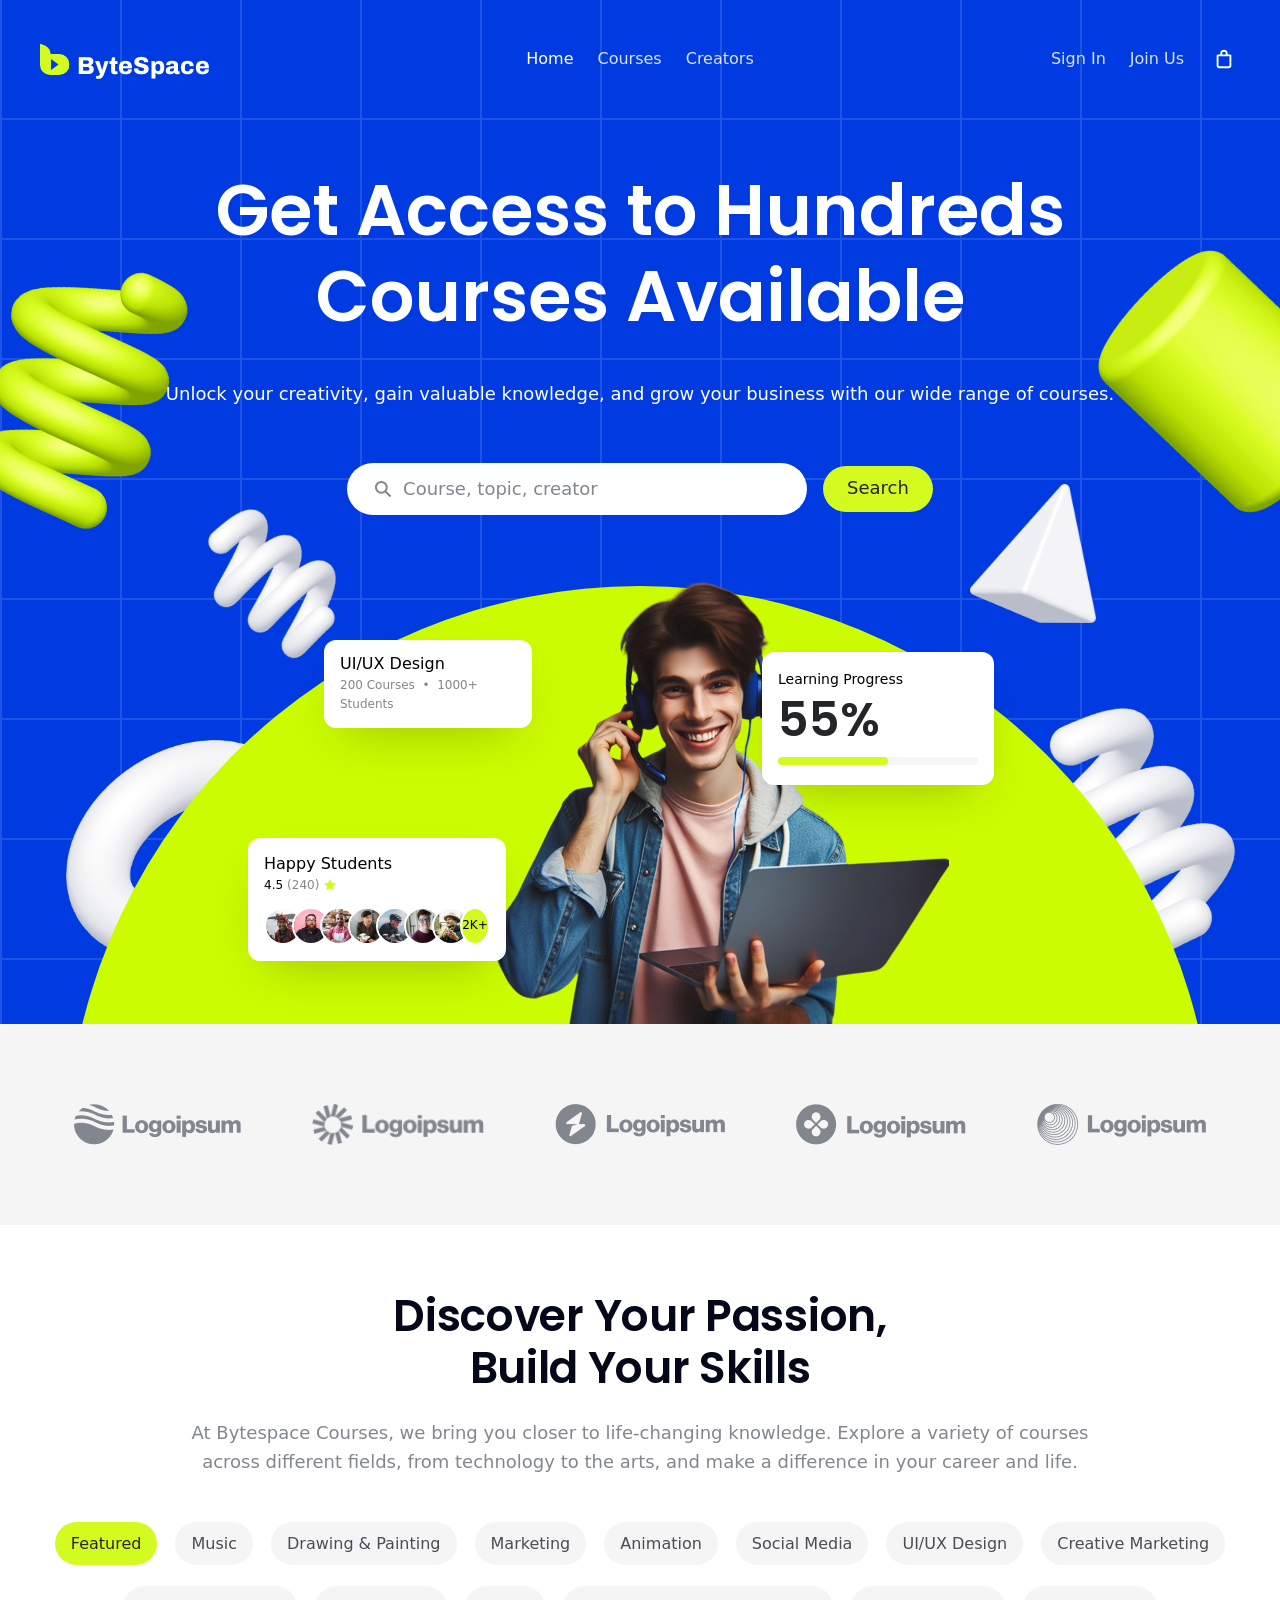
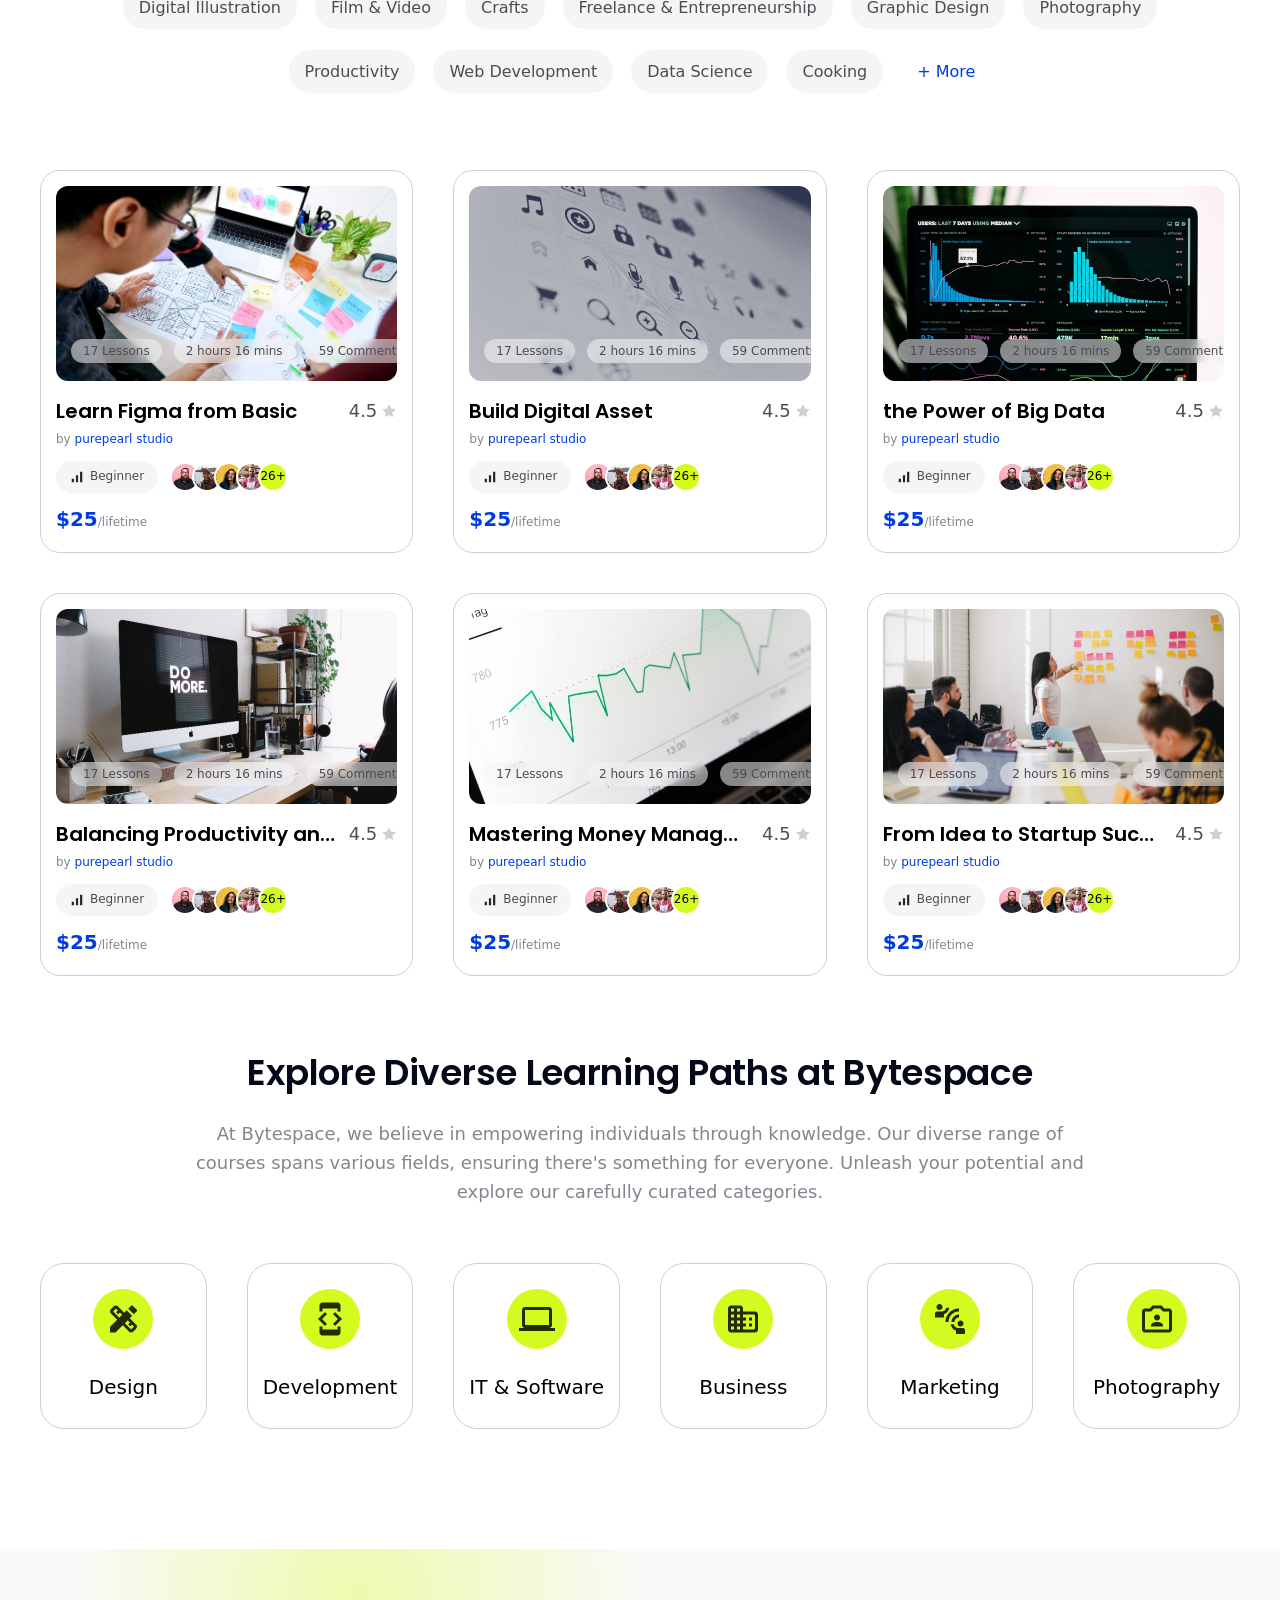
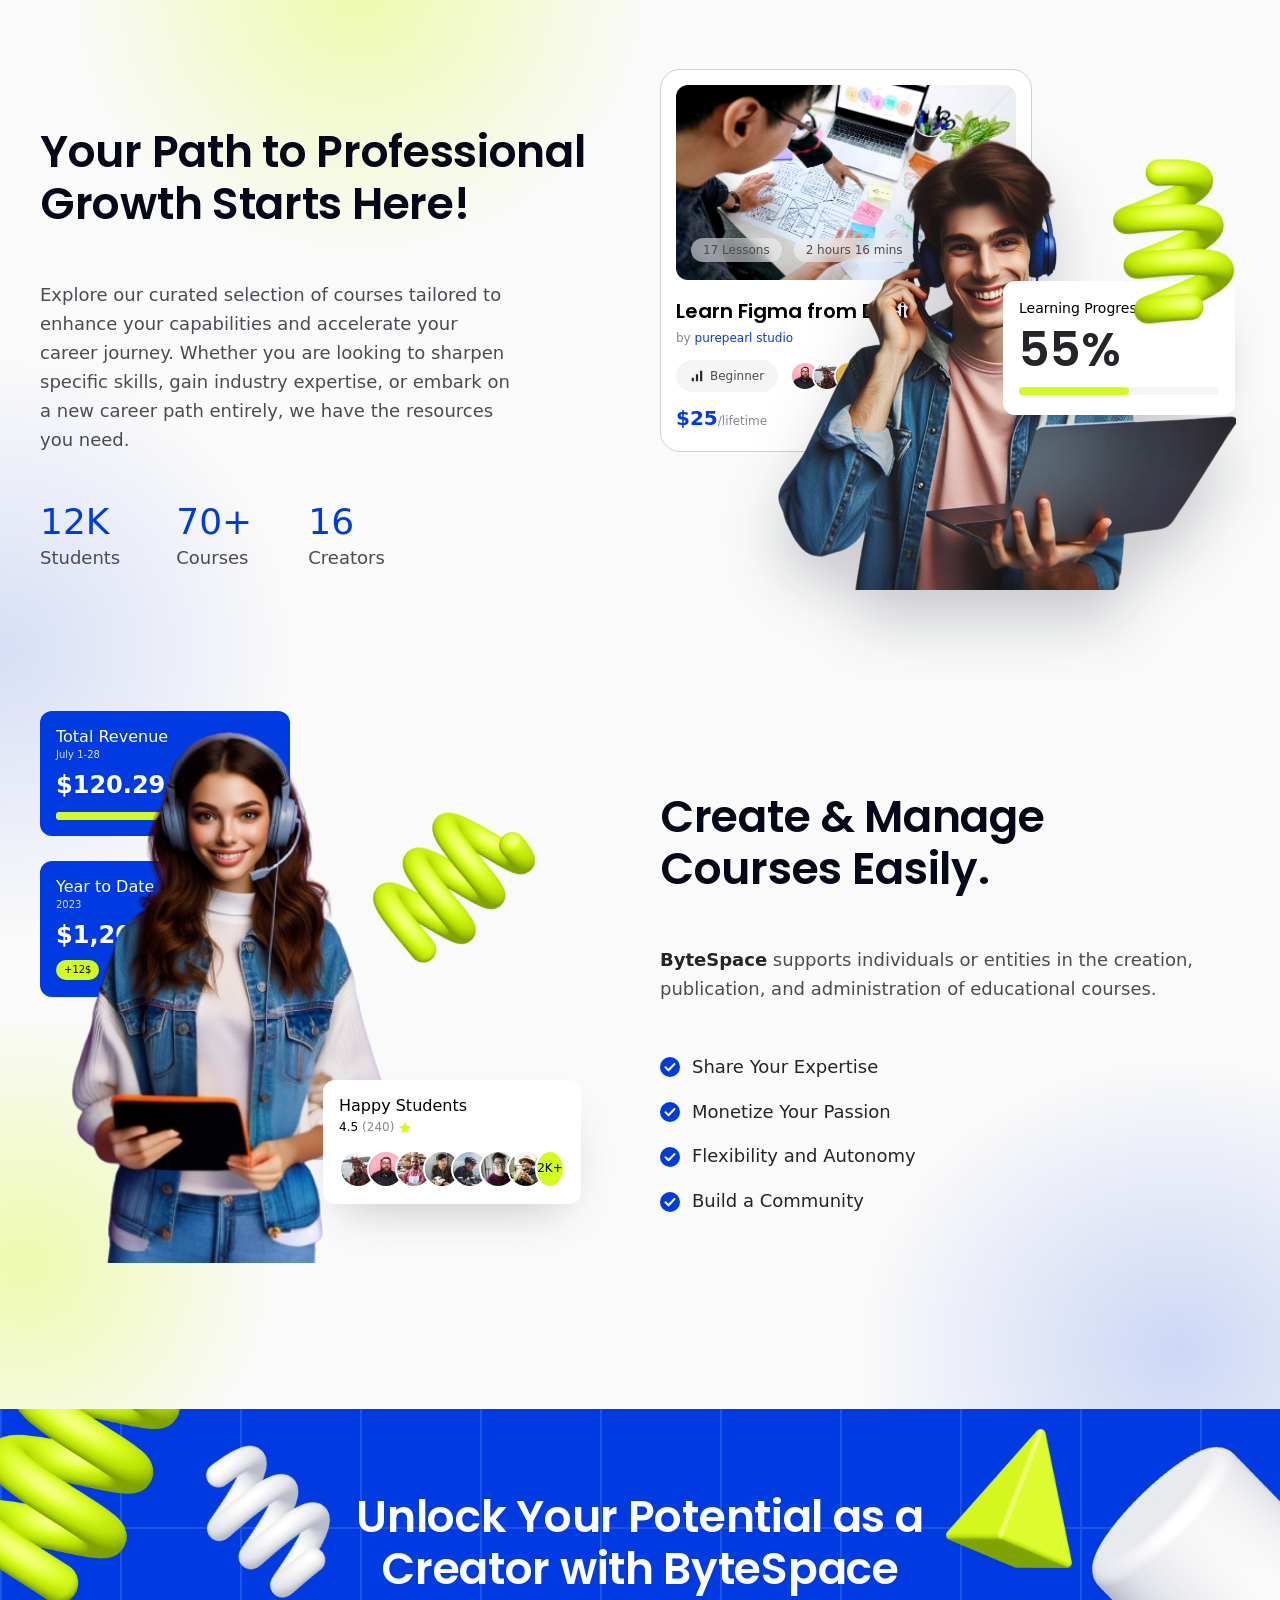
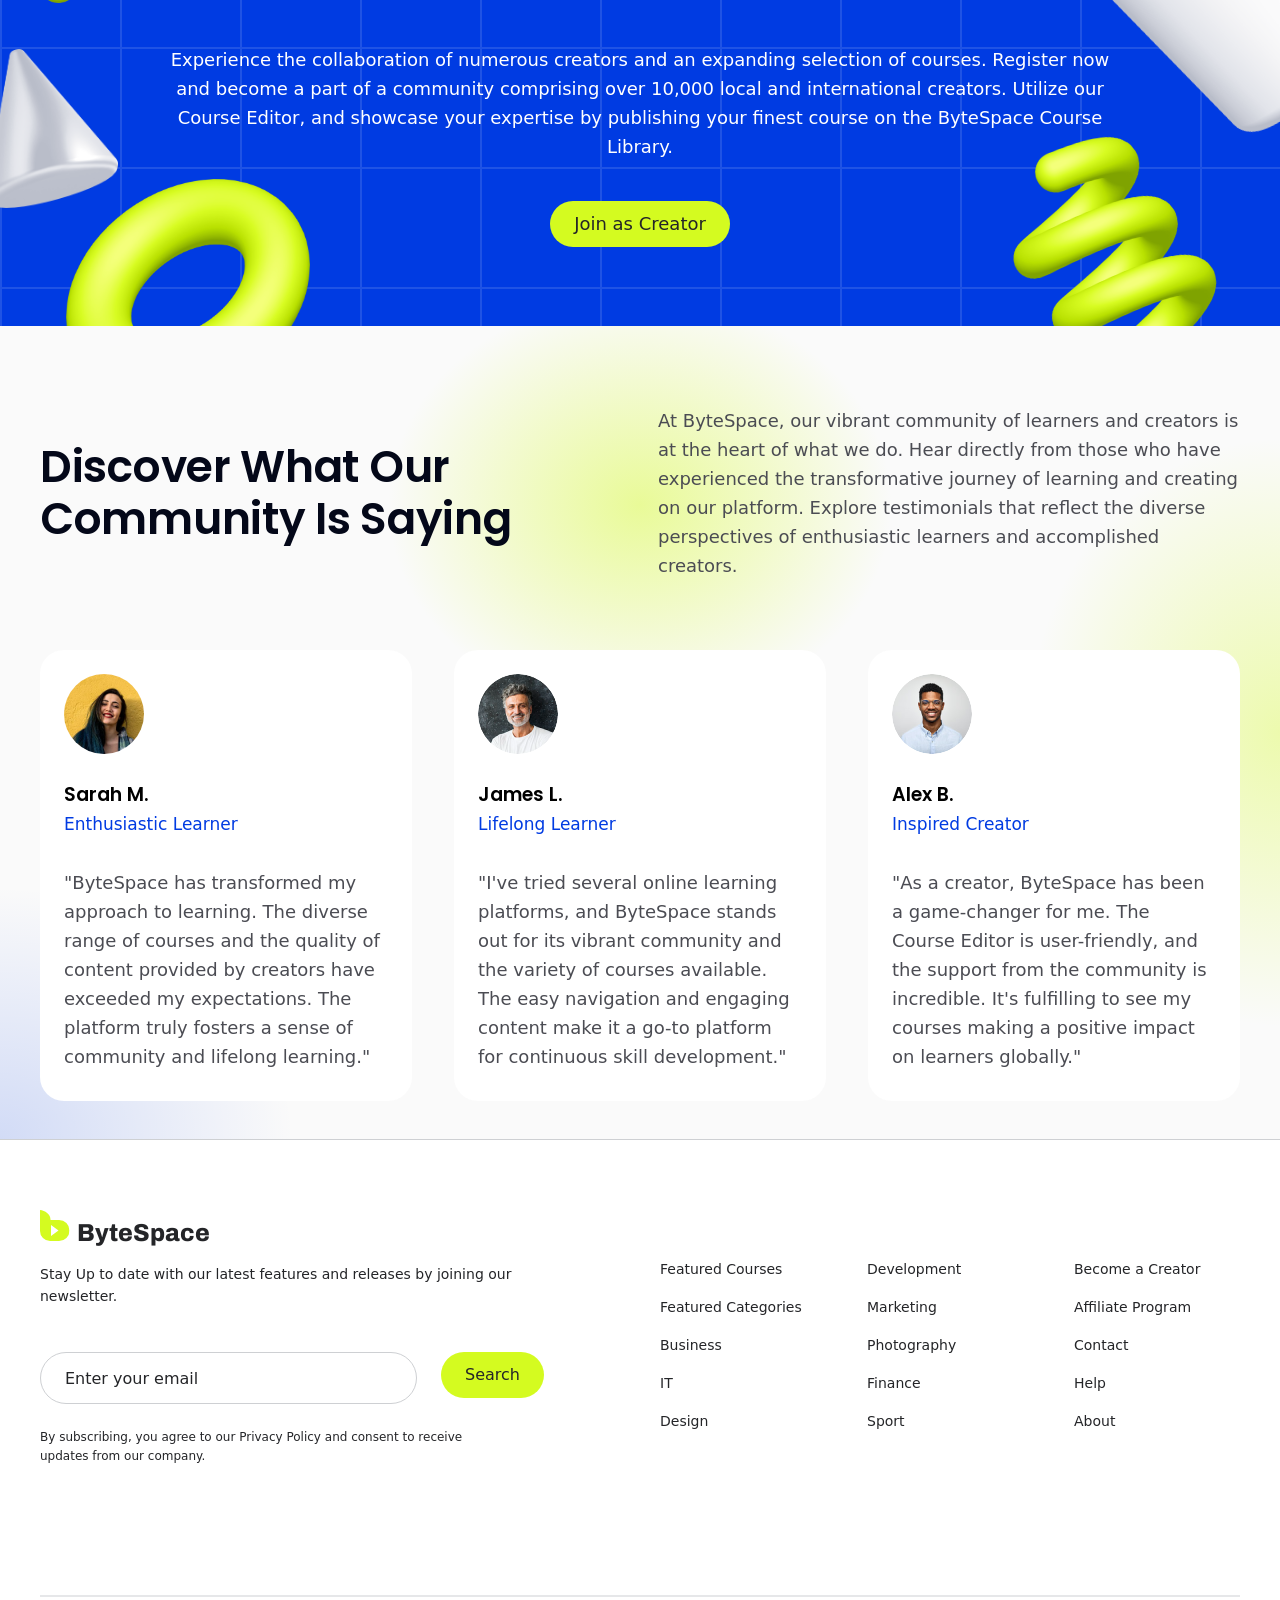
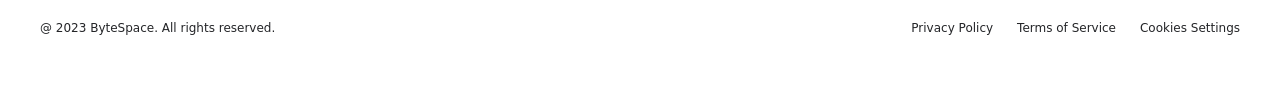
==== index.html @ b050b4e9 "Add landing page markup" ====
<!DOCTYPE html>
<html lang="en">
<head>
  <meta charset="UTF-8">
  <meta name="viewport" content="width=device-width, initial-scale=1.0">
  <title>ByteSpace — Learn, Create &amp; Grow</title>
  <meta name="description" content="Get access to hundreds of courses. Unlock your creativity, gain valuable knowledge, and grow your business with ByteSpace.">
  <link rel="preconnect" href="https://fonts.googleapis.com">
  <link rel="preconnect" href="https://fonts.gstatic.com" crossorigin>
  <link href="https://fonts.googleapis.com/css2?family=Archivo:wdth,wght@62..125,800&family=Poppins:wght@500;600&display=swap" rel="stylesheet">
  <link href="https://api.fontshare.com/v2/css?f[]=satoshi@400,500,700&display=swap" rel="stylesheet">
  <link rel="stylesheet" href="css/style.css">
</head>
<body>

  <!-- Reusable icons: defined once, used with <svg><use href="#id"/></svg> -->
  <svg width="0" height="0" style="position:absolute" aria-hidden="true">
    <symbol id="i-logo" viewBox="0 0 29.5 31"><path fill="currentColor" fill-rule="evenodd" d="M0 0c5 .5 10.5 4 10.5 9.5V10H19a10.5 10.5 0 0 1 0 21h-9A10 10 0 0 1 0 21V0Zm11 15v11l7.5-5.5L11 15Z"/></symbol>
    <symbol id="i-bag" viewBox="0 0 24 24"><path d="M5 8h14v11a2 2 0 0 1-2 2H7a2 2 0 0 1-2-2V8Zm4 0V6a3 3 0 0 1 6 0v2" fill="none" stroke="currentColor" stroke-width="2" stroke-linejoin="round"/></symbol>
    <symbol id="i-menu" viewBox="0 0 24 24"><path d="M4 7h16M4 12h16M4 17h16" fill="none" stroke="currentColor" stroke-width="2"/></symbol>
    <symbol id="i-close" viewBox="0 0 24 24"><path d="M6 6l12 12M18 6L6 18" fill="none" stroke="currentColor" stroke-width="2"/></symbol>
    <symbol id="i-search" viewBox="0 0 24 24"><g fill="none" stroke="currentColor" stroke-width="2.4"><circle cx="10" cy="10" r="6.5"/><path d="m15 15 6 6"/></g></symbol>
    <symbol id="i-star" viewBox="0 0 20 20"><path fill="currentColor" d="M10 1.5l2.6 5.3 5.9.9-4.3 4.1 1 5.8L10 14.9l-5.2 2.7 1-5.8L1.5 7.7l5.9-.9L10 1.5z"/></symbol>
    <symbol id="i-level" viewBox="0 0 16 16"><path fill="currentColor" d="M2 10h2.5v4H2zM6.75 6h2.5v8h-2.5zM11.5 2H14v12h-2.5z"/></symbol>
    <symbol id="i-check" viewBox="0 0 20 20"><circle cx="10" cy="10" r="10" fill="currentColor"/><path d="M5.5 10.2l3 3 6-6.2" fill="none" stroke="#fff" stroke-width="2" stroke-linecap="round" stroke-linejoin="round"/></symbol>
  </svg>

  <!-- ================= HERO (with header) ================= -->
  <section class="hero grid-bg">
    <img class="shape shape--1" src="images/shapes/spring-b-lime.png" alt="">
    <img class="shape shape--2" src="images/shapes/spring-a-white.png" alt="">
    <img class="shape shape--3" src="images/shapes/ring-white.png" alt="">
    <img class="shape shape--4" src="images/shapes/cylinder-lime.png" alt="">
    <img class="shape shape--5" src="images/shapes/pyramid-white.png" alt="">
    <img class="shape shape--6" src="images/shapes/spring-a-white.png" alt="">

    <header class="header" id="header">
      <nav class="container nav" aria-label="Main">
        <a href="index.html" class="logo" aria-label="ByteSpace home">
          <svg class="logo__mark" aria-hidden="true"><use href="#i-logo"/></svg>
          <span class="logo__text">ByteSpace</span>
        </a>

        <ul class="nav__links">
          <li><a href="#" class="is-active" aria-current="page">Home</a></li>
          <li><a href="#courses">Courses</a></li>
          <li><a href="#creator">Creators</a></li>
        </ul>

        <div class="nav__end">
          <div class="nav__actions">
            <a href="#">Sign In</a>
            <a href="#">Join Us</a>
          </div>
          <a href="#" class="nav__cart" aria-label="Cart"><svg aria-hidden="true"><use href="#i-bag"/></svg></a>
          <button type="button" class="nav__toggle" id="nav-toggle" aria-label="Toggle menu" aria-expanded="false" aria-controls="mobile-menu">
            <svg class="icon-open" aria-hidden="true"><use href="#i-menu"/></svg>
            <svg class="icon-close" aria-hidden="true"><use href="#i-close"/></svg>
          </button>
        </div>
      </nav>

      <div class="mobile-menu" id="mobile-menu">
        <ul>
          <li><a href="#">Home</a></li>
          <li><a href="#courses">Courses</a></li>
          <li><a href="#creator">Creators</a></li>
        </ul>
        <div class="mobile-menu__actions">
          <a href="#" class="btn btn--brand">Sign In</a>
          <a href="#" class="btn btn--lime">Join Us</a>
        </div>
      </div>
    </header>

    <div class="container hero__content">
      <h1 class="hero__title">Get Access to Hundreds<br> Courses Available</h1>
      <p class="hero__text">Unlock your creativity, gain valuable knowledge, and grow your business with our wide range of courses.</p>

      <form class="search" action="#courses" role="search">
        <div class="search__field">
          <label for="hero-search" class="sr-only">Search courses</label>
          <svg aria-hidden="true"><use href="#i-search"/></svg>
          <input id="hero-search" type="search" placeholder="Course, topic, creator">
        </div>
        <button type="submit" class="btn btn--lime">Search</button>
      </form>
    </div>

    <div class="hero__stage">
      <div class="hero__circle"></div>
      <img class="hero__boy" src="images/hero-boy.png" alt="Smiling student with headphones holding a laptop" width="516" height="483">

      <div class="info-card hero__card-course">
        <p class="info-card__title">UI/UX Design</p>
        <p class="info-card__meta">200 Courses &nbsp;•&nbsp; 1000+ Students</p>
      </div>
      <div class="info-card progress-card hero__card-progress">
            <p class="progress-card__title">Learning Progress</p>
            <p class="progress-card__value">55%</p>
            <div class="progress"><div class="progress__bar"></div></div>
          </div>
      <div class="info-card students-card hero__card-students">
            <p class="info-card__title">Happy Students</p>
            <p class="info-card__meta"><strong>4.5</strong> (240) <svg class="star" aria-hidden="true"><use href="#i-star"/></svg></p>
            <div class="avatars avatars--lg"><img src="images/avatars/avatar-2.jpg" alt=""><img src="images/avatars/avatar-7.jpg" alt=""><img src="images/avatars/avatar-5.jpg" alt=""><img src="images/avatars/avatar-6.jpg" alt=""><img src="images/avatars/avatar-8.jpg" alt=""><img src="images/avatars/avatar-4.jpg" alt=""><img src="images/avatars/avatar-3.jpg" alt=""><span class="avatars__more">2K+</span></div>
          </div>
    </div>
  </section>

  <main>
    <!-- ================= LOGO STRIP ================= -->
    <section class="brands" aria-label="Trusted by">
      <div class="container">
        <div class="brands__list">
          <img src="images/logos/logo-1.png" alt="Logoipsum">
          <img src="images/logos/logo-2.png" alt="Logoipsum">
          <img src="images/logos/logo-3.png" alt="Logoipsum">
          <img src="images/logos/logo-4.png" alt="Logoipsum">
          <img src="images/logos/logo-5.png" alt="Logoipsum">
        </div>
      </div>
    </section>

    <!-- ================= COURSES ================= -->
    <section class="courses" id="courses">
      <div class="container">
        <div class="section-head">
          <h2 class="heading">Discover Your Passion,<br> Build Your Skills</h2>
          <p class="intro">At Bytespace Courses, we bring you closer to life-changing knowledge. Explore a variety of courses across different fields, from technology to the arts, and make a difference in your career and life.</p>
        </div>

        <div class="chips" aria-label="Course categories">
          <div class="chips__row">
            <button type="button" class="chip is-active" aria-pressed="true">Featured</button>
            <button type="button" class="chip" aria-pressed="false">Music</button>
            <button type="button" class="chip" aria-pressed="false">Drawing &amp; Painting</button>
            <button type="button" class="chip" aria-pressed="false">Marketing</button>
            <button type="button" class="chip" aria-pressed="false">Animation</button>
            <button type="button" class="chip" aria-pressed="false">Social Media</button>
            <button type="button" class="chip" aria-pressed="false">UI/UX Design</button>
            <button type="button" class="chip" aria-pressed="false">Creative Marketing</button>
          </div>
          <div class="chips__row">
            <button type="button" class="chip" aria-pressed="false">Digital Illustration</button>
            <button type="button" class="chip" aria-pressed="false">Film &amp; Video</button>
            <button type="button" class="chip" aria-pressed="false">Crafts</button>
            <button type="button" class="chip" aria-pressed="false">Freelance &amp; Entrepreneurship</button>
            <button type="button" class="chip" aria-pressed="false">Graphic Design</button>
            <button type="button" class="chip" aria-pressed="false">Photography</button>
          </div>
          <div class="chips__row">
            <button type="button" class="chip" aria-pressed="false">Productivity</button>
            <button type="button" class="chip" aria-pressed="false">Web Development</button>
            <button type="button" class="chip" aria-pressed="false">Data Science</button>
            <button type="button" class="chip" aria-pressed="false">Cooking</button>
            <button type="button" class="chip chip--more">+ More</button>
          </div>
        </div>

        <div class="course-grid">
          <article class="course-card">
            <div class="course-card__media">
              <img src="images/courses/course-1.jpg" alt="" width="341" height="195" loading="lazy">
              <div class="course-card__tags"><span>17 Lessons</span><span>2 hours 16 mins</span><span>59 Comments</span></div>
            </div>
            <div class="course-card__head">
              <h3 class="course-card__title"><a href="#">Learn Figma from Basic</a></h3>
              <span class="rating" aria-label="Rated 4.5 out of 5">4.5 <svg class="star" aria-hidden="true"><use href="#i-star"/></svg></span>
            </div>
            <p class="course-card__by">by <a href="#">purepearl studio</a></p>
            <div class="course-card__row">
              <span class="level"><svg aria-hidden="true"><use href="#i-level"/></svg>Beginner</span>
              <div class="avatars" aria-label="26+ students enrolled">
                <img src="images/avatars/avatar-7.jpg" alt=""><img src="images/avatars/avatar-2.jpg" alt=""><img src="images/avatars/avatar-1.jpg" alt=""><img src="images/avatars/avatar-5.jpg" alt=""><span class="avatars__more">26+</span>
              </div>
            </div>
            <p class="price"><strong>$25</strong>/lifetime</p>
          </article>

          <article class="course-card">
            <div class="course-card__media">
              <img src="images/courses/course-2.jpg" alt="" width="341" height="195" loading="lazy">
              <div class="course-card__tags"><span>17 Lessons</span><span>2 hours 16 mins</span><span>59 Comments</span></div>
            </div>
            <div class="course-card__head">
              <h3 class="course-card__title"><a href="#">Build Digital Asset</a></h3>
              <span class="rating" aria-label="Rated 4.5 out of 5">4.5 <svg class="star" aria-hidden="true"><use href="#i-star"/></svg></span>
            </div>
            <p class="course-card__by">by <a href="#">purepearl studio</a></p>
            <div class="course-card__row">
              <span class="level"><svg aria-hidden="true"><use href="#i-level"/></svg>Beginner</span>
              <div class="avatars" aria-label="26+ students enrolled">
                <img src="images/avatars/avatar-7.jpg" alt=""><img src="images/avatars/avatar-2.jpg" alt=""><img src="images/avatars/avatar-1.jpg" alt=""><img src="images/avatars/avatar-5.jpg" alt=""><span class="avatars__more">26+</span>
              </div>
            </div>
            <p class="price"><strong>$25</strong>/lifetime</p>
          </article>

          <article class="course-card">
            <div class="course-card__media">
              <img src="images/courses/course-3.jpg" alt="" width="341" height="195" loading="lazy">
              <div class="course-card__tags"><span>17 Lessons</span><span>2 hours 16 mins</span><span>59 Comments</span></div>
            </div>
            <div class="course-card__head">
              <h3 class="course-card__title"><a href="#">the Power of Big Data</a></h3>
              <span class="rating" aria-label="Rated 4.5 out of 5">4.5 <svg class="star" aria-hidden="true"><use href="#i-star"/></svg></span>
            </div>
            <p class="course-card__by">by <a href="#">purepearl studio</a></p>
            <div class="course-card__row">
              <span class="level"><svg aria-hidden="true"><use href="#i-level"/></svg>Beginner</span>
              <div class="avatars" aria-label="26+ students enrolled">
                <img src="images/avatars/avatar-7.jpg" alt=""><img src="images/avatars/avatar-2.jpg" alt=""><img src="images/avatars/avatar-1.jpg" alt=""><img src="images/avatars/avatar-5.jpg" alt=""><span class="avatars__more">26+</span>
              </div>
            </div>
            <p class="price"><strong>$25</strong>/lifetime</p>
          </article>

          <article class="course-card">
            <div class="course-card__media">
              <img src="images/courses/course-4.jpg" alt="" width="341" height="195" loading="lazy">
              <div class="course-card__tags"><span>17 Lessons</span><span>2 hours 16 mins</span><span>59 Comments</span></div>
            </div>
            <div class="course-card__head">
              <h3 class="course-card__title"><a href="#">Balancing Productivity and Wellbeing</a></h3>
              <span class="rating" aria-label="Rated 4.5 out of 5">4.5 <svg class="star" aria-hidden="true"><use href="#i-star"/></svg></span>
            </div>
            <p class="course-card__by">by <a href="#">purepearl studio</a></p>
            <div class="course-card__row">
              <span class="level"><svg aria-hidden="true"><use href="#i-level"/></svg>Beginner</span>
              <div class="avatars" aria-label="26+ students enrolled">
                <img src="images/avatars/avatar-7.jpg" alt=""><img src="images/avatars/avatar-2.jpg" alt=""><img src="images/avatars/avatar-1.jpg" alt=""><img src="images/avatars/avatar-5.jpg" alt=""><span class="avatars__more">26+</span>
              </div>
            </div>
            <p class="price"><strong>$25</strong>/lifetime</p>
          </article>

          <article class="course-card">
            <div class="course-card__media">
              <img src="images/courses/course-5.jpg" alt="" width="341" height="195" loading="lazy">
              <div class="course-card__tags"><span>17 Lessons</span><span>2 hours 16 mins</span><span>59 Comments</span></div>
            </div>
            <div class="course-card__head">
              <h3 class="course-card__title"><a href="#">Mastering Money Management</a></h3>
              <span class="rating" aria-label="Rated 4.5 out of 5">4.5 <svg class="star" aria-hidden="true"><use href="#i-star"/></svg></span>
            </div>
            <p class="course-card__by">by <a href="#">purepearl studio</a></p>
            <div class="course-card__row">
              <span class="level"><svg aria-hidden="true"><use href="#i-level"/></svg>Beginner</span>
              <div class="avatars" aria-label="26+ students enrolled">
                <img src="images/avatars/avatar-7.jpg" alt=""><img src="images/avatars/avatar-2.jpg" alt=""><img src="images/avatars/avatar-1.jpg" alt=""><img src="images/avatars/avatar-5.jpg" alt=""><span class="avatars__more">26+</span>
              </div>
            </div>
            <p class="price"><strong>$25</strong>/lifetime</p>
          </article>

          <article class="course-card">
            <div class="course-card__media">
              <img src="images/courses/course-6.jpg" alt="" width="341" height="195" loading="lazy">
              <div class="course-card__tags"><span>17 Lessons</span><span>2 hours 16 mins</span><span>59 Comments</span></div>
            </div>
            <div class="course-card__head">
              <h3 class="course-card__title"><a href="#">From Idea to Startup Success</a></h3>
              <span class="rating" aria-label="Rated 4.5 out of 5">4.5 <svg class="star" aria-hidden="true"><use href="#i-star"/></svg></span>
            </div>
            <p class="course-card__by">by <a href="#">purepearl studio</a></p>
            <div class="course-card__row">
              <span class="level"><svg aria-hidden="true"><use href="#i-level"/></svg>Beginner</span>
              <div class="avatars" aria-label="26+ students enrolled">
                <img src="images/avatars/avatar-7.jpg" alt=""><img src="images/avatars/avatar-2.jpg" alt=""><img src="images/avatars/avatar-1.jpg" alt=""><img src="images/avatars/avatar-5.jpg" alt=""><span class="avatars__more">26+</span>
              </div>
            </div>
            <p class="price"><strong>$25</strong>/lifetime</p>
          </article>
        </div>
      </div>
    </section>

    <!-- ================= LEARNING PATHS ================= -->
    <section class="paths">
      <div class="container">
        <div class="section-head">
          <h2 class="heading heading--md">Explore Diverse Learning Paths at Bytespace</h2>
          <p class="intro">At Bytespace, we believe in empowering individuals through knowledge. Our diverse range of courses spans various fields, ensuring there's something for everyone. Unleash your potential and explore our carefully curated categories.</p>
        </div>

        <div class="path-grid">
          <a href="#courses" class="path-card">
            <span class="path-card__icon"><img src="images/icons/path-1.png" alt=""></span>
            Design
          </a>
          <a href="#courses" class="path-card">
            <span class="path-card__icon"><img src="images/icons/path-2.png" alt=""></span>
            Development
          </a>
          <a href="#courses" class="path-card">
            <span class="path-card__icon"><img src="images/icons/path-3.png" alt=""></span>
            IT &amp; Software
          </a>
          <a href="#courses" class="path-card">
            <span class="path-card__icon"><img src="images/icons/path-4.png" alt=""></span>
            Business
          </a>
          <a href="#courses" class="path-card">
            <span class="path-card__icon"><img src="images/icons/path-5.png" alt=""></span>
            Marketing
          </a>
          <a href="#courses" class="path-card">
            <span class="path-card__icon"><img src="images/icons/path-6.png" alt=""></span>
            Photography
          </a>
        </div>
      </div>
    </section>

    <div class="features">
      <!-- ================= PROFESSIONAL GROWTH ================= -->
      <section class="growth">
        <div class="container split">
          <div>
            <h2 class="heading">Your Path to Professional Growth Starts Here!</h2>
            <p class="intro">Explore our curated selection of courses tailored to enhance your capabilities and accelerate your career journey. Whether you are looking to sharpen specific skills, gain industry expertise, or embark on a new career path entirely, we have the resources you need.</p>
            <dl class="stats">
              <div><dt>Students</dt><dd>12K</dd></div>
              <div><dt>Courses</dt><dd>70+</dd></div>
              <div><dt>Creators</dt><dd>16</dd></div>
            </dl>
          </div>

          <div class="growth__visual" aria-hidden="true">
            <article class="course-card">
              <div class="course-card__media">
                <img src="images/courses/course-1.jpg" alt="" width="341" height="195" loading="lazy">
                <div class="course-card__tags"><span>17 Lessons</span><span>2 hours 16 mins</span><span>59 Comments</span></div>
              </div>
              <div class="course-card__head">
                <h3 class="course-card__title"><a href="#">Learn Figma from Basic</a></h3>
                <span class="rating" aria-label="Rated 4.5 out of 5">4.5 <svg class="star" aria-hidden="true"><use href="#i-star"/></svg></span>
              </div>
              <p class="course-card__by">by <a href="#">purepearl studio</a></p>
              <div class="course-card__row">
                <span class="level"><svg aria-hidden="true"><use href="#i-level"/></svg>Beginner</span>
                <div class="avatars" aria-label="26+ students enrolled">
                  <img src="images/avatars/avatar-7.jpg" alt=""><img src="images/avatars/avatar-2.jpg" alt=""><img src="images/avatars/avatar-1.jpg" alt=""><img src="images/avatars/avatar-5.jpg" alt=""><span class="avatars__more">26+</span>
                </div>
              </div>
              <p class="price"><strong>$25</strong>/lifetime</p>
            </article>
            <img class="growth__boy" src="images/hero-boy.png" alt="">
            <div class="info-card progress-card ">
            <p class="progress-card__title">Learning Progress</p>
            <p class="progress-card__value">55%</p>
            <div class="progress"><div class="progress__bar"></div></div>
          </div>
            <img class="shape" src="images/shapes/spring-a-lime.png" alt="">
          </div>
        </div>
      </section>

      <!-- ================= CREATE & MANAGE ================= -->
      <section class="create">
        <div class="container split">
          <div class="create__visual" aria-hidden="true">
            <div class="money-card money-card--revenue">
              <p class="money-card__title">Total Revenue</p>
              <p class="money-card__date">July 1-28</p>
              <p class="money-card__value">$120.29</p>
              <div class="progress"><div class="progress__bar"></div></div>
            </div>
            <div class="money-card money-card--ytd">
              <p class="money-card__title">Year to Date</p>
              <p class="money-card__date">2023</p>
              <p class="money-card__value">$1,200.38</p>
              <span class="money-card__badge">+12$</span>
            </div>
            <img class="create__girl" src="images/creator-girl.png" alt="">
            <img class="shape" src="images/shapes/spring-b-lime.png" alt="">
            <div class="info-card students-card ">
            <p class="info-card__title">Happy Students</p>
            <p class="info-card__meta"><strong>4.5</strong> (240) <svg class="star" aria-hidden="true"><use href="#i-star"/></svg></p>
            <div class="avatars avatars--lg"><img src="images/avatars/avatar-2.jpg" alt=""><img src="images/avatars/avatar-7.jpg" alt=""><img src="images/avatars/avatar-5.jpg" alt=""><img src="images/avatars/avatar-6.jpg" alt=""><img src="images/avatars/avatar-8.jpg" alt=""><img src="images/avatars/avatar-4.jpg" alt=""><img src="images/avatars/avatar-3.jpg" alt=""><span class="avatars__more">2K+</span></div>
          </div>
          </div>

          <div>
            <h2 class="heading">Create &amp; Manage<br> Courses Easily.</h2>
            <p class="intro"><strong>ByteSpace</strong> supports individuals or entities in the creation, publication, and administration of educational courses.</p>
            <ul class="checklist">
              <li><svg aria-hidden="true"><use href="#i-check"/></svg>Share Your Expertise</li>
              <li><svg aria-hidden="true"><use href="#i-check"/></svg>Monetize Your Passion</li>
              <li><svg aria-hidden="true"><use href="#i-check"/></svg>Flexibility and Autonomy</li>
              <li><svg aria-hidden="true"><use href="#i-check"/></svg>Build a Community</li>
            </ul>
          </div>
        </div>
      </section>
    </div>

    <!-- ================= CREATOR CTA ================= -->
    <section class="cta grid-bg" id="creator">
      <img class="shape shape--1" src="images/shapes/spring-b-lime.png" alt="">
      <img class="shape shape--2" src="images/shapes/spring-a-white.png" alt="">
      <img class="shape shape--3" src="images/shapes/cone-white.png" alt="">
      <img class="shape shape--4" src="images/shapes/ring-lime.png" alt="">
      <img class="shape shape--5" src="images/shapes/pyramid-lime.png" alt="">
      <img class="shape shape--6" src="images/shapes/cylinder-white.png" alt="">
      <img class="shape shape--7" src="images/shapes/spring-a-lime.png" alt="">

      <div class="container">
        <h2 class="heading heading--light">Unlock Your Potential as a<br> Creator with ByteSpace</h2>
        <p class="cta__text">Experience the collaboration of numerous creators and an expanding selection of courses. Register now and become a part of a community comprising over 10,000 local and international creators. Utilize our Course Editor, and showcase your expertise by publishing your finest course on the ByteSpace Course Library.</p>
        <a href="#" class="btn btn--lime">Join as Creator</a>
      </div>
    </section>

    <!-- ================= TESTIMONIALS ================= -->
    <section class="testimonials">
      <div class="container">
        <div class="testimonials__head">
          <h2 class="heading">Discover What Our<br> Community Is Saying</h2>
          <p class="intro">At ByteSpace, our vibrant community of learners and creators is at the heart of what we do. Hear directly from those who have experienced the transformative journey of learning and creating on our platform. Explore testimonials that reflect the diverse perspectives of enthusiastic learners and accomplished creators.</p>
        </div>

        <div class="review-grid">
          <figure class="review">
            <img class="review__avatar" src="images/avatars/avatar-1.jpg" alt="Sarah M.">
            <figcaption>
              <p class="review__name">Sarah M.</p>
              <p class="review__role">Enthusiastic Learner</p>
            </figcaption>
            <blockquote>"ByteSpace has transformed my approach to learning. The diverse range of courses and the quality of content provided by creators have exceeded my expectations. The platform truly fosters a sense of community and lifelong learning."</blockquote>
          </figure>

          <figure class="review">
            <img class="review__avatar" src="images/avatars/avatar-james.png" alt="James L.">
            <figcaption>
              <p class="review__name">James L.</p>
              <p class="review__role">Lifelong Learner</p>
            </figcaption>
            <blockquote>"I've tried several online learning platforms, and ByteSpace stands out for its vibrant community and the variety of courses available. The easy navigation and engaging content make it a go-to platform for continuous skill development."</blockquote>
          </figure>

          <figure class="review">
            <img class="review__avatar" src="images/avatars/avatar-alex.png" alt="Alex B.">
            <figcaption>
              <p class="review__name">Alex B.</p>
              <p class="review__role">Inspired Creator</p>
            </figcaption>
            <blockquote>"As a creator, ByteSpace has been a game-changer for me. The Course Editor is user-friendly, and the support from the community is incredible. It's fulfilling to see my courses making a positive impact on learners globally."</blockquote>
          </figure>
        </div>
      </div>
    </section>
  </main>

  <!-- ================= FOOTER ================= -->
  <footer class="footer">
    <div class="container footer__top">
      <div>
        <a href="index.html" class="logo logo--dark footer__logo" aria-label="ByteSpace home">
          <svg class="logo__mark" aria-hidden="true"><use href="#i-logo"/></svg>
          <span class="logo__text">ByteSpace</span>
        </a>
        <p class="footer__text">Stay Up to date with our latest features and releases by joining our newsletter.</p>
        <form class="newsletter" id="newsletter-form">
          <label for="newsletter" class="sr-only">Email address</label>
          <input id="newsletter" type="email" required placeholder="Enter your email">
          <button type="submit" class="btn btn--lime">Search</button>
        </form>
        <p class="newsletter__msg" id="newsletter-msg" role="status"></p>
        <p class="footer__note">By subscribing, you agree to our Privacy Policy and consent to receive updates from our company.</p>
      </div>

      <nav class="footer__links" aria-label="Footer">
        <ul>
          <li><a href="#courses">Featured Courses</a></li>
          <li><a href="#">Featured Categories</a></li>
          <li><a href="#">Business</a></li>
          <li><a href="#">IT</a></li>
          <li><a href="#">Design</a></li>
        </ul>
        <ul>
          <li><a href="#">Development</a></li>
          <li><a href="#">Marketing</a></li>
          <li><a href="#">Photography</a></li>
          <li><a href="#">Finance</a></li>
          <li><a href="#">Sport</a></li>
        </ul>
        <ul>
          <li><a href="#creator">Become a Creator</a></li>
          <li><a href="#">Affiliate Program</a></li>
          <li><a href="#">Contact</a></li>
          <li><a href="#">Help</a></li>
          <li><a href="#">About</a></li>
        </ul>
      </nav>
    </div>

    <div class="container">
      <div class="footer__bottom">
        <p>@ 2023 ByteSpace. All rights reserved.</p>
        <ul class="footer__legal">
          <li><a href="#">Privacy Policy</a></li>
          <li><a href="#">Terms of Service</a></li>
          <li><a href="#">Cookies Settings</a></li>
        </ul>
      </div>
    </div>
  </footer>

  <script src="js/main.js"></script>
</body>
</html>
---- css/style.css ----
/* =========================================================
   ByteSpace — Landing page
   Built from the Figma "Home" frame (1440px wide).

   1. Design tokens
   2. Base
   3. Reusable components
   4. Page sections (top to bottom)
   5. Responsive
   ========================================================= */

/* ---------- 1. Design tokens ---------- */
:root {
  --brand: #003be2;
  --brand-dark: #0030b8;
  --grid-line: #1f53e5;
  --lime: #d4fb20;
  --lime-dark: #c2e80f;
  --lime-circle: #cbfc01;
  --black: #000000;
  --heading: #040819;
  --ink: #242528;
  --text-2: #4b4c53;
  --muted: #82868e;
  --line: #ced0d3;
  --line-soft: #e6e7e9;
  --surface: #f5f5f6;
  --white: #ffffff;

  --font-heading: "Poppins", system-ui, sans-serif;
  --font-body: "Satoshi", system-ui, -apple-system, "Segoe UI", sans-serif;
  --font-logo: "Archivo", system-ui, sans-serif;

  --radius-sm: 12px;
  --radius: 20px;
  --radius-lg: 24px;
  --shadow: 0 20px 50px -20px rgba(4, 8, 25, 0.25);
}

/* ---------- 2. Base ---------- */
*,
*::before,
*::after {
  box-sizing: border-box;
  margin: 0;
  padding: 0;
}

html { scroll-behavior: smooth; }

body {
  font-family: var(--font-body);
  color: var(--ink);
  background: var(--white);
  line-height: 1.6;
  overflow-x: hidden;
  -webkit-font-smoothing: antialiased;
}

img,
svg {
  display: block;
  max-width: 100%;
}

a {
  color: inherit;
  text-decoration: none;
}

ul { list-style: none; }

button,
input {
  font: inherit;
  color: inherit;
}

button {
  cursor: pointer;
  background: none;
  border: 0;
}

.sr-only {
  position: absolute;
  width: 1px;
  height: 1px;
  overflow: hidden;
  clip: rect(0 0 0 0);
  white-space: nowrap;
}

/* ---------- 3. Reusable components ---------- */

/* Container: 1200px content, 120px side margins on a 1440px screen */
.container {
  width: 100%;
  max-width: calc(1200px + 2 * var(--gutter, 16px));
  margin: 0 auto;
  padding-left: var(--gutter, 16px);
  padding-right: var(--gutter, 16px);
}

/* Blue background with the 120px grid used in the hero and CTA */
.grid-bg {
  background-color: var(--brand);
  background-image:
    linear-gradient(to right, var(--grid-line) 2px, transparent 2px),
    linear-gradient(to bottom, var(--grid-line) 2px, transparent 2px);
  background-size: 120px 120px;
}

/* Buttons */
.btn {
  display: inline-flex;
  align-items: center;
  justify-content: center;
  height: 46px;
  padding: 0 24px;
  border-radius: 999px;
  font-size: 18px;
  font-weight: 500;
  white-space: nowrap;
  transition: background-color 0.2s;
}
.btn:focus-visible {
  outline: 2px solid var(--lime);
  outline-offset: 2px;
}
.btn--lime { background: var(--lime); color: var(--ink); }
.btn--lime:hover { background: var(--lime-dark); }
.btn--brand { background: var(--brand); color: var(--white); }
.btn--brand:hover { background: var(--brand-dark); }

/* Section heading (Poppins) + intro paragraph */
.heading {
  font-family: var(--font-heading);
  font-size: 44px;
  font-weight: 600;
  line-height: 52px;
  letter-spacing: -0.3px;
  color: var(--heading);
}
.heading--md { font-size: 36px; line-height: 44px; }
.heading--light { color: var(--white); }
.intro {
  font-size: 18px;
  line-height: 29px;
  color: var(--muted);
}
.section-head {
  max-width: 920px;
  margin: 0 auto;
  text-align: center;
}
.section-head .intro { margin-top: 24px; }

/* Logo */
.logo {
  display: inline-flex;
  align-items: flex-end;
  gap: 7px;
  font-family: var(--font-logo);
  font-size: 24.5px;
  font-weight: 800;
  font-stretch: 97%;
  line-height: 1;
  color: var(--white);
}
.logo--dark { color: var(--ink); }
.logo__mark {
  flex-shrink: 0;
  width: 29.5px;
  height: 31px;
  color: var(--lime);
}
.logo__text { margin-bottom: -4px; }

/* Decorative 3D shapes */
.shape {
  position: absolute;
  height: auto;
  pointer-events: none;
  user-select: none;
}

/* White floating info card (hero, growth, create sections) */
.info-card {
  position: absolute;
  z-index: 3;
  padding: 16px;
  border-radius: var(--radius-sm);
  background: var(--white);
  box-shadow: var(--shadow);
  color: var(--black);
}
.info-card__title { font-size: 16px; line-height: 20px; }
.info-card__meta {
  display: flex;
  align-items: center;
  gap: 4px;
  margin-top: 2px;
  font-size: 12px;
  color: var(--muted);
}
.info-card__meta strong { font-weight: 500; color: var(--black); }

/* Learning progress card */
.progress-card { width: 232px; padding: 16px 16px 20px; }
.progress-card__title { font-size: 14px; }
.progress-card__value {
  margin-top: 4px;
  font-family: var(--font-heading);
  font-size: 48px;
  font-weight: 600;
  line-height: 1.1;
  color: var(--ink);
}
.progress {
  height: 8px;
  margin-top: 10px;
  border-radius: 999px;
  background: var(--surface);
}
.progress__bar {
  width: 55%;
  height: 100%;
  border-radius: inherit;
  background: var(--lime);
}

/* Avatar stack */
.avatars { display: flex; }
.avatars img,
.avatars__more {
  width: 30px;
  height: 30px;
  border: 2px solid var(--white);
  border-radius: 50%;
  object-fit: cover;
}
.avatars > * + * { margin-left: -8px; }
.avatars__more {
  display: grid;
  place-items: center;
  background: var(--lime);
  font-size: 12px;
  font-weight: 500;
  color: var(--black);
}
.avatars--lg img,
.avatars--lg .avatars__more { width: 38px; height: 38px; }
.avatars--lg > * + * { margin-left: -10px; }

/* Happy students card */
.students-card { width: 258px; }
.students-card .avatars { margin-top: 12px; }
.star { width: 14px; height: 14px; color: var(--lime); }

/* Course card */
.course-card {
  display: flex;
  flex-direction: column;
  padding: 15px 15px 17px;
  border: 1px solid var(--line);
  border-radius: var(--radius);
  background: var(--white);
  transition: box-shadow 0.2s, transform 0.2s;
}
.course-card:hover {
  transform: translateY(-4px);
  box-shadow: var(--shadow);
}
.course-card__media {
  position: relative;
  overflow: hidden;
  border-radius: var(--radius-sm);
}
.course-card__media img {
  width: 100%;
  aspect-ratio: 341 / 195;
  object-fit: cover;
}
.course-card__tags {
  position: absolute;
  left: 15px;
  right: 15px;
  bottom: 18px;
  display: flex;
  gap: 12px;
}
.course-card__tags span {
  padding: 3px 12px;
  border-radius: 999px;
  background: rgba(245, 245, 246, 0.55);
  backdrop-filter: blur(6px);
  font-size: 12px;
  line-height: 18px;
  color: var(--text-2);
  white-space: nowrap;
}
.course-card__head {
  display: flex;
  align-items: center;
  justify-content: space-between;
  gap: 12px;
  margin-top: 16px;
}
.course-card__title {
  overflow: hidden;
  font-family: var(--font-heading);
  font-size: 20px;
  font-weight: 600;
  line-height: 1.2;
  color: var(--black);
  white-space: nowrap;
  text-overflow: ellipsis;
}
.rating {
  display: flex;
  flex-shrink: 0;
  align-items: center;
  gap: 4px;
  font-size: 18px;
  color: #4f4f4f;
}
.rating .star { width: 16px; height: 16px; color: var(--line); }
.course-card__by {
  margin-top: 4px;
  font-size: 12px;
  color: var(--muted);
}
.course-card__by a { color: var(--brand); }
.course-card__row {
  display: flex;
  align-items: center;
  gap: 12px;
  margin-top: 12px;
}
.level {
  display: inline-flex;
  align-items: center;
  gap: 6px;
  height: 32px;
  padding: 0 14px;
  border-radius: 999px;
  background: var(--surface);
  font-size: 12px;
  color: var(--text-2);
}
.level svg { width: 14px; height: 14px; color: var(--ink); }
.price {
  margin-top: 10px;
  font-size: 12px;
  color: var(--muted);
}
.price strong {
  font-size: 20px;
  font-weight: 700;
  color: var(--brand);
}

/* Blue check list */
.checklist {
  display: grid;
  gap: 16px;
}
.checklist li {
  display: flex;
  align-items: center;
  gap: 12px;
  font-size: 18px;
  color: var(--ink);
}
.checklist svg { width: 20px; height: 20px; flex-shrink: 0; color: var(--brand); }

/* ---------- 4. Page sections ---------- */

/* Header / navbar */
.header {
  position: relative;
  z-index: 30;
}
.nav {
  display: flex;
  align-items: center;
  justify-content: space-between;
  height: 118px;
}
.nav__links,
.nav__actions { display: none; }
.nav__links a,
.nav__actions a {
  font-size: 16px;
  color: rgba(255, 255, 255, 0.85);
  transition: color 0.2s;
}
.nav__links a:hover,
.nav__actions a:hover { color: var(--lime); }
.nav__links a.is-active { color: var(--white); font-weight: 500; }
.nav__end {
  display: flex;
  align-items: center;
  gap: 4px;
}
.nav__cart {
  display: grid;
  place-items: center;
  width: 32px;
  height: 32px;
  color: var(--white);
}
.nav__cart:hover { color: var(--lime); }
.nav__cart svg { width: 22px; height: 22px; }
.nav__toggle {
  display: grid;
  place-items: center;
  width: 40px;
  height: 40px;
  color: var(--white);
}
.nav__toggle svg { width: 24px; height: 24px; }
.nav__toggle .icon-close { display: none; }
.header.is-open .icon-open { display: none; }
.header.is-open .icon-close { display: block; }
.mobile-menu {
  display: none;
  position: absolute;
  top: 100px;
  left: 16px;
  right: 16px;
  padding: 16px;
  border-radius: 16px;
  background: var(--white);
  box-shadow: var(--shadow);
}
.header.is-open .mobile-menu { display: block; }
.mobile-menu ul a {
  display: block;
  padding: 10px 12px;
  border-radius: 8px;
  font-weight: 500;
}
.mobile-menu ul a:hover { background: var(--surface); }
.mobile-menu__actions {
  display: grid;
  grid-template-columns: 1fr 1fr;
  gap: 8px;
  margin-top: 12px;
}
.mobile-menu__actions .btn { height: 40px; font-size: 16px; }

/* Hero */
.hero {
  position: relative;
  overflow: hidden;
  background-position: 0 -2px;
}
.hero__content {
  position: relative;
  z-index: 2;
  padding-top: 50px;
  text-align: center;
}
.hero__title {
  font-family: var(--font-heading);
  font-size: 70.5px;
  font-weight: 600;
  line-height: 86px;
  color: var(--white);
}
.hero__text {
  margin-top: 40px;
  font-size: 18px;
  color: var(--white);
}
.search {
  display: flex;
  align-items: center;
  justify-content: center;
  gap: 16px;
  margin-top: 54px;
}
.search__field {
  position: relative;
  width: 460px;
  max-width: 100%;
}
.search__field svg {
  position: absolute;
  left: 26px;
  top: 50%;
  width: 20px;
  height: 20px;
  transform: translateY(-50%);
  color: var(--muted);
}
.search__field input {
  width: 100%;
  height: 52px;
  padding: 0 24px 0 56px;
  border: 0;
  border-radius: 999px;
  outline: 0;
  background: var(--white);
  font-size: 18px;
  color: var(--ink);
}
.search__field input::placeholder { color: var(--muted); }

.hero__stage {
  position: relative;
  height: 475px;
  margin-top: 34px;
}
.hero__circle {
  position: absolute;
  left: 50%;
  top: 37px;
  width: 1148px;
  height: 1148px;
  border-radius: 50%;
  background: var(--lime-circle);
  transform: translateX(-50%);
}
.hero__boy {
  position: absolute;
  left: calc(50% - 207px);
  top: 0;
  z-index: 2;
  width: 516px;
}
.hero__card-course { left: calc(50% - 316px); top: 91px; width: 208px; padding: 14px 16px; }
.hero__card-progress { left: calc(50% + 122px); top: 103px; }
.hero__card-students { left: calc(50% - 392px); top: 289px; }

.hero .shape--1 { left: -32px; top: 282px; width: 232px; transform: rotate(-8deg); }
.hero .shape--2 { left: 214px; top: 505px; width: 118px; transform: rotate(-30deg); }
.hero .shape--3 { left: 66px; top: 740px; width: 240px; }
.hero .shape--4 { right: -70px; top: 250px; width: 240px; transform: rotate(-20deg); }
.hero .shape--5 { right: 184px; top: 484px; width: 126px; }
.hero .shape--6 { right: 50px; top: 708px; width: 196px; transform: rotate(-12deg); }

/* Logo strip */
.brands {
  padding: 80px 0;
  background: var(--surface);
}
.brands__list {
  display: flex;
  flex-wrap: wrap;
  align-items: center;
  justify-content: space-between;
  gap: 32px;
  padding: 0 34px;
}
.brands__list img { height: 41px; width: auto; }

/* Courses */
.courses { padding: 65px 0 75px; }
.chips {
  display: grid;
  gap: 21px;
  margin-top: 46px;
}
.chips__row {
  display: flex;
  flex-wrap: wrap;
  justify-content: center;
  gap: 21px 18px;
}
.chip {
  height: 43px;
  padding: 0 16px;
  border-radius: 999px;
  background: var(--surface);
  font-size: 16px;
  color: var(--text-2);
  transition: background-color 0.2s;
}
.chip:hover { background: #ebebed; }
.chip.is-active { background: var(--lime); color: var(--ink); }
.chip--more { background: none; color: var(--brand); }
.chip--more:hover { background: none; text-decoration: underline; }
.course-grid {
  display: grid;
  gap: 40px;
  margin-top: 77px;
}

/* Learning paths */
.paths { padding: 0 0 120px; }
.path-grid {
  display: grid;
  grid-template-columns: repeat(2, minmax(0, 1fr));
  gap: 40px;
  margin-top: 57px;
}
.path-card {
  display: flex;
  flex-direction: column;
  align-items: center;
  justify-content: center;
  gap: 22px;
  aspect-ratio: 1;
  border: 1px solid var(--line);
  border-radius: var(--radius-lg);
  background: var(--white);
  font-size: 20px;
  color: var(--black);
  transition: border-color 0.2s, box-shadow 0.2s;
}
.path-card:hover {
  border-color: var(--brand);
  box-shadow: var(--shadow);
}
.path-card__icon {
  display: grid;
  place-items: center;
  width: 60px;
  height: 60px;
  border-radius: 50%;
  background: var(--lime);
}
.path-card__icon img { width: auto; height: auto; }

/* Growth + Create share one soft gradient background */
.features {
  background:
    radial-gradient(420px 380px at 28% 3%, rgba(212, 251, 32, 0.35), transparent 70%),
    radial-gradient(420px 420px at 0% 48%, rgba(0, 59, 226, 0.14), transparent 70%),
    radial-gradient(360px 360px at 2% 90%, rgba(212, 251, 32, 0.35), transparent 70%),
    radial-gradient(460px 420px at 92% 96%, rgba(0, 59, 226, 0.18), transparent 70%),
    #fafafa;
}
.split {
  display: grid;
  align-items: center;
  gap: 48px;
}

/* Professional growth */
.growth { padding: 120px 0 20px; }
.growth .intro {
  max-width: 480px;
  margin-top: 50px;
  color: var(--text-2);
}
.stats {
  display: flex;
  gap: 56px;
  margin-top: 46px;
}
.stats dd {
  font-size: 36px;
  font-weight: 500;
  line-height: 1.2;
  color: var(--brand);
}
.stats dt {
  font-size: 18px;
  color: var(--text-2);
}
.stats div { display: flex; flex-direction: column-reverse; }
.growth__visual {
  position: relative;
  height: 560px;
}
.growth__visual .course-card {
  position: absolute;
  left: 0;
  top: 0;
  width: 372px;
}
.growth__boy {
  position: absolute;
  left: 60px;
  top: 38px;
  z-index: 2;
  width: 516px;
  filter: drop-shadow(0 30px 30px rgba(4, 8, 25, 0.2));
}
.growth__visual .progress-card { left: 343px; top: 212px; }
.growth__visual .shape { left: 450px; top: 90px; z-index: 4; width: 128px; transform: rotate(10deg); }

/* Create & manage */
.create { padding: 54px 0 106px; }
.create__visual {
  position: relative;
  height: 600px;
}
.create__girl {
  position: absolute;
  left: -100px;
  top: 0;
  z-index: 2;
  width: 560px;
  max-width: none;
}
.money-card {
  position: absolute;
  z-index: 1;
  padding: 16px;
  border-radius: var(--radius-sm);
  background: var(--brand);
  color: var(--white);
}
.money-card__title { font-size: 16px; line-height: 20px; }
.money-card__date { font-size: 10px; opacity: 0.85; }
.money-card__value {
  margin-top: 8px;
  font-size: 24px;
  font-weight: 700;
  line-height: 1.2;
}
.money-card--revenue { left: 0; top: 8px; width: 250px; }
.money-card--revenue .progress {
  width: 150px;
  margin-top: 12px;
  background: var(--white);
}
.money-card--revenue .progress__bar { width: 75%; }
.money-card--ytd { left: 0; top: 158px; width: 134px; }
.money-card__badge {
  display: inline-block;
  margin-top: 10px;
  padding: 2px 8px;
  border-radius: 999px;
  background: var(--lime);
  font-size: 10px;
  color: var(--black);
}
.create__visual .students-card { left: 283px; top: 377px; }
.create__visual .shape { left: 338px; top: 112px; z-index: 3; width: 144px; transform: rotate(18deg); }
.create .intro {
  max-width: 560px;
  margin-top: 50px;
  color: var(--text-2);
}
.create .intro strong { font-weight: 700; color: var(--ink); }
.create .checklist { margin-top: 50px; }

/* Creator CTA */
.cta {
  position: relative;
  overflow: hidden;
  padding: 82px 0 79px;
  text-align: center;
  background-position: 0 -2px;
}
.cta .container { position: relative; z-index: 2; }
.cta .heading { max-width: 620px; margin: 0 auto; }
.cta__text {
  max-width: 965px;
  margin: 50px auto 0;
  font-size: 18px;
  line-height: 29px;
  color: var(--white);
}
.cta .btn { margin-top: 40px; }
.cta .shape--1 { left: -40px; top: -40px; width: 220px; }
.cta .shape--2 { left: 208px; top: 34px; width: 118px; transform: rotate(-25deg); }
.cta .shape--3 { left: -14px; top: 240px; width: 132px; transform: scaleX(-1); }
.cta .shape--4 { left: 66px; top: 370px; width: 244px; }
.cta .shape--5 { right: 208px; top: 20px; width: 126px; }
.cta .shape--6 { right: -84px; top: 38px; width: 260px; transform: rotate(-18deg); }
.cta .shape--7 { right: 68px; top: 328px; width: 196px; transform: rotate(-10deg); }

/* Testimonials */
.testimonials {
  padding: 80px 0 38px;
  background:
    radial-gradient(360px 300px at 50% 22%, rgba(212, 251, 32, 0.45), transparent 70%),
    radial-gradient(360px 420px at 100% 50%, rgba(212, 251, 32, 0.35), transparent 70%),
    radial-gradient(420px 360px at 0% 100%, rgba(0, 59, 226, 0.16), transparent 70%),
    #fafafa;
}
.testimonials__head {
  display: grid;
  gap: 32px;
  align-items: center;
}
.testimonials__head .intro { color: var(--text-2); }
.review-grid {
  display: grid;
  gap: 42px;
  margin-top: 70px;
  align-items: start;
}
.review {
  padding: 24px 24px 30px;
  border-radius: var(--radius-lg);
  background: var(--white);
}
.review__avatar {
  width: 80px;
  height: 80px;
  border-radius: 50%;
  object-fit: cover;
}
.review__name {
  margin-top: 26px;
  font-family: var(--font-heading);
  font-size: 19px;
  font-weight: 600;
  color: var(--black);
}
.review__role { font-size: 17px; color: var(--brand); }
.review blockquote {
  margin-top: 30px;
  font-size: 18px;
  line-height: 29px;
  color: var(--text-2);
}

/* Footer (Figma frame: 1440 x 525) */
.footer {
  padding-top: 70px;
  border-top: 1px solid var(--line);
  color: var(--ink);
}
.footer__top {
  display: grid;
  gap: 48px;
  margin-bottom: 64px;
}
.footer__logo {
  display: flex;
  width: max-content;
}
.footer__text {
  margin-top: 22px;
  font-size: 14px;
  line-height: 22px;
}
.newsletter {
  display: flex;
  align-items: flex-start;
  gap: 24px;
  max-width: 504px;
  margin-top: 45px;
}
.newsletter input {
  flex: 1;
  min-width: 0;
  height: 52px;
  padding: 0 24px;
  border: 1px solid var(--line);
  border-radius: 999px;
  outline: 0;
  font-size: 16px;
}
.newsletter input::placeholder { color: var(--ink); }
.newsletter input:focus { border-color: var(--brand); }
.newsletter .btn { font-size: 16px; }
.newsletter__msg:empty { display: none; }
.newsletter__msg {
  margin-top: 8px;
  font-size: 12px;
  color: var(--brand);
}
.footer__note {
  max-width: 470px;
  margin-top: 24px;
  font-size: 12px;
  line-height: 19px;
}
.footer__links {
  display: grid;
  grid-template-columns: repeat(2, minmax(0, 1fr));
  gap: 38px 24px;
}
.footer__links ul {
  display: grid;
  align-content: start;
  gap: 16px;
}
.footer__links a {
  display: block;
  font-size: 14px;
  line-height: 22px;
}
.footer__links a:hover,
.footer__legal a:hover { color: var(--brand); }
.footer__bottom {
  display: flex;
  flex-direction: column;
  gap: 16px;
  padding: 22px 0 48px;
  border-top: 2px solid var(--line-soft);
  font-size: 12px;
}
.footer__bottom p,
.footer__legal a { font-size: 12px; line-height: 19px; }
.footer__legal {
  display: flex;
  flex-wrap: wrap;
  gap: 8px 24px;
}

/* ---------- 5. Responsive ---------- */

/* Phones: hide the busier decorations, shrink big type */
@media (max-width: 767px) {
  .heading { font-size: 32px; }
  .heading--md { font-size: 28px; }
  .hero__title { font-size: 40px; line-height: 1.2; }
  .hero__text { margin-top: 24px; font-size: 16px; }
  .search { flex-wrap: wrap; margin-top: 32px; }
  .hero .shape,
  .cta .shape,
  .hero__card-course { display: none; }
  .brands { padding: 40px 0; }
  .brands__list { justify-content: center; gap: 20px 28px; padding: 0; }
  .brands__list img { height: 28px; }
  .hero__stage { height: 420px; }
  .hero__boy { left: 50%; width: 420px; max-width: none; transform: translateX(-50%); }
  .hero__card-progress { left: auto; right: 0; top: 40px; width: 170px; }
  .progress-card__value { font-size: 36px; }
  .hero__card-students { left: 0; top: 280px; width: 230px; }
  .growth__visual,
  .create__visual { transform: scale(0.62); transform-origin: top left; height: 360px; }
  .stats { gap: 32px; }
}

@media (min-width: 640px) {
  .footer__links { grid-template-columns: repeat(3, minmax(0, 1fr)); }
  .footer__bottom { flex-direction: row; align-items: center; justify-content: space-between; }
}

@media (min-width: 768px) {
  .course-grid,
  .review-grid { grid-template-columns: repeat(2, minmax(0, 1fr)); }
  .path-grid { grid-template-columns: repeat(3, minmax(0, 1fr)); }
}

/* Desktop: the Figma layout */
@media (min-width: 1024px) {
  :root { --gutter: 32px; }

  .nav { display: grid; grid-template-columns: 1fr auto 1fr; }
  .nav__links { display: flex; gap: 24px; }
  .nav__end { justify-self: end; gap: 24px; }
  .nav__actions { display: flex; align-items: center; gap: 24px; }
  .nav__toggle,
  .header.is-open .mobile-menu { display: none; }

  .course-grid,
  .review-grid { grid-template-columns: repeat(3, minmax(0, 1fr)); }
  .path-grid { grid-template-columns: repeat(6, minmax(0, 1fr)); }

  .split { grid-template-columns: minmax(0, 1fr) minmax(0, 1fr); gap: 40px; }
  .create__visual { order: -1; }

  .testimonials__head { grid-template-columns: 1fr 582px; gap: 0; }

  .footer__top {
    grid-template-columns: 504px 1fr;
    gap: 0;
    margin-bottom: 129px;
  }
  .footer__links {
    grid-template-columns: 207px 207px auto;
    gap: 0;
    padding-top: 48px;
    padding-left: 116px;
  }
}
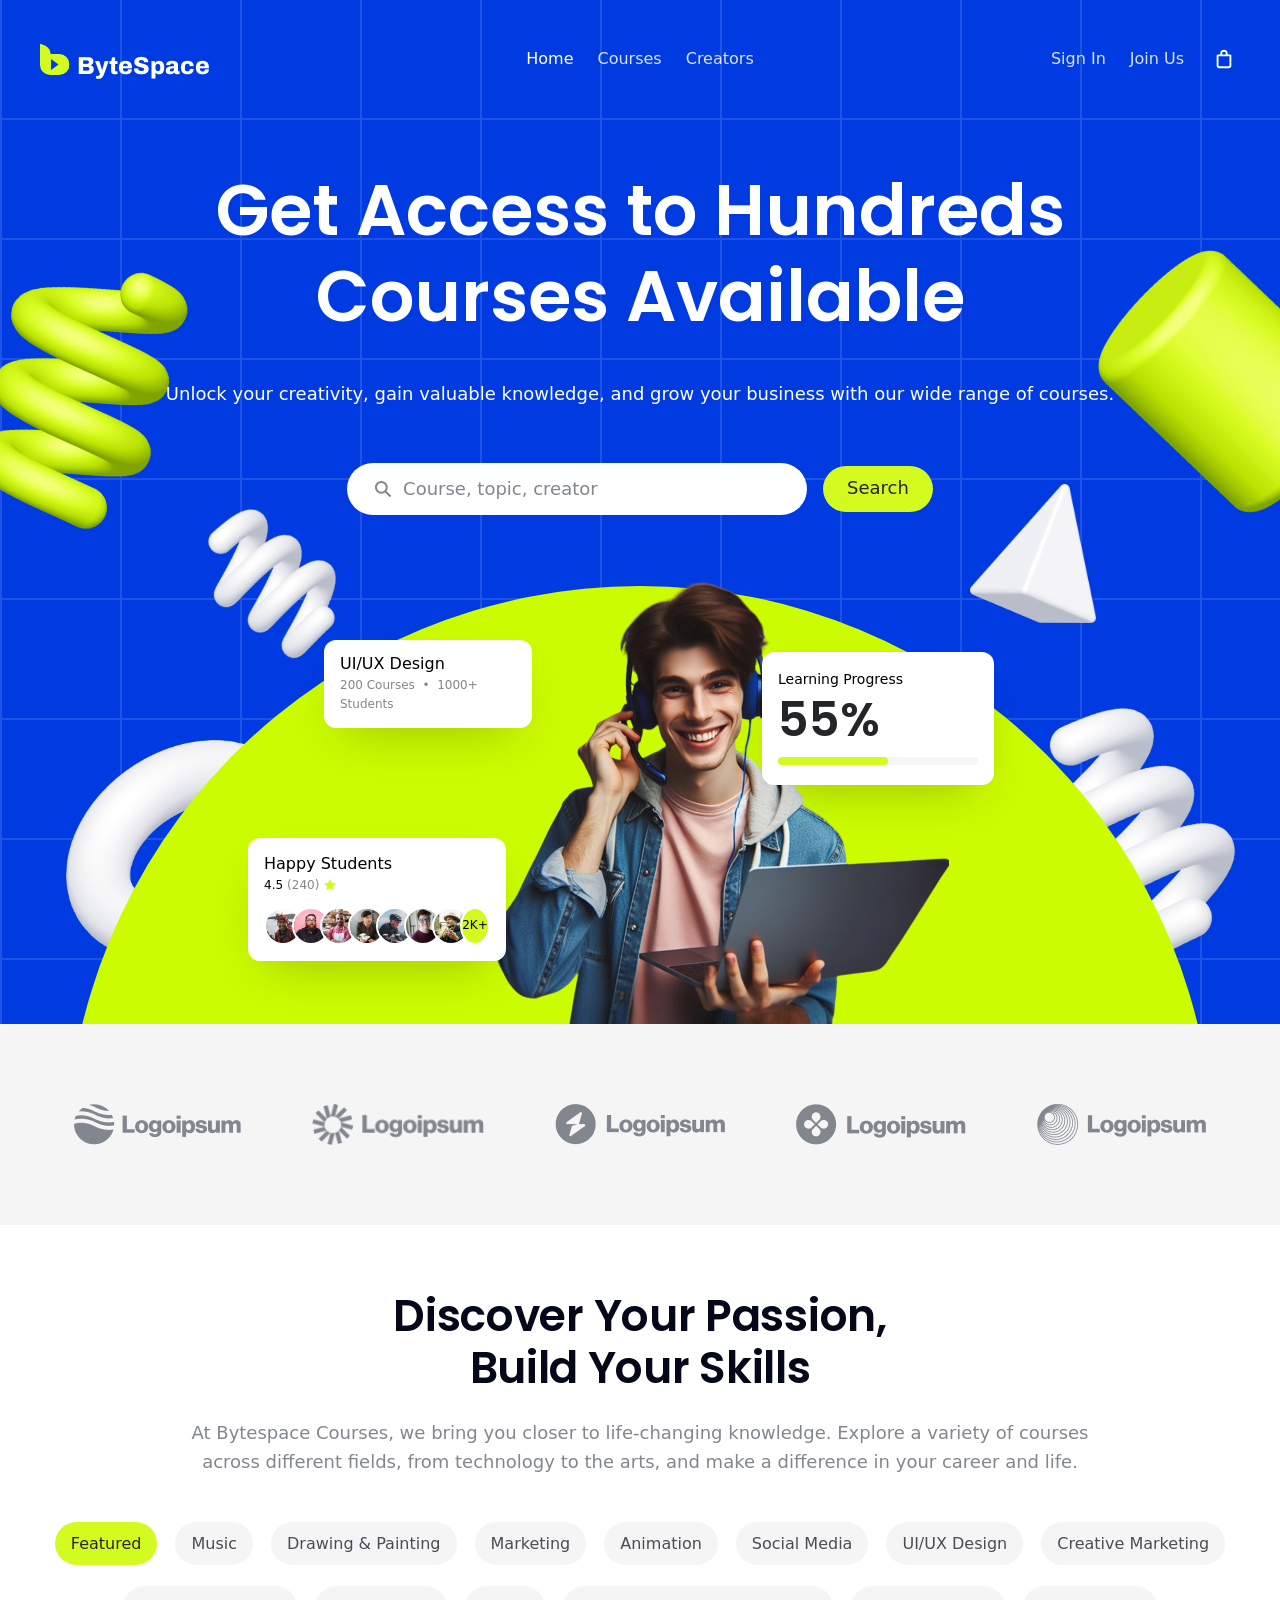
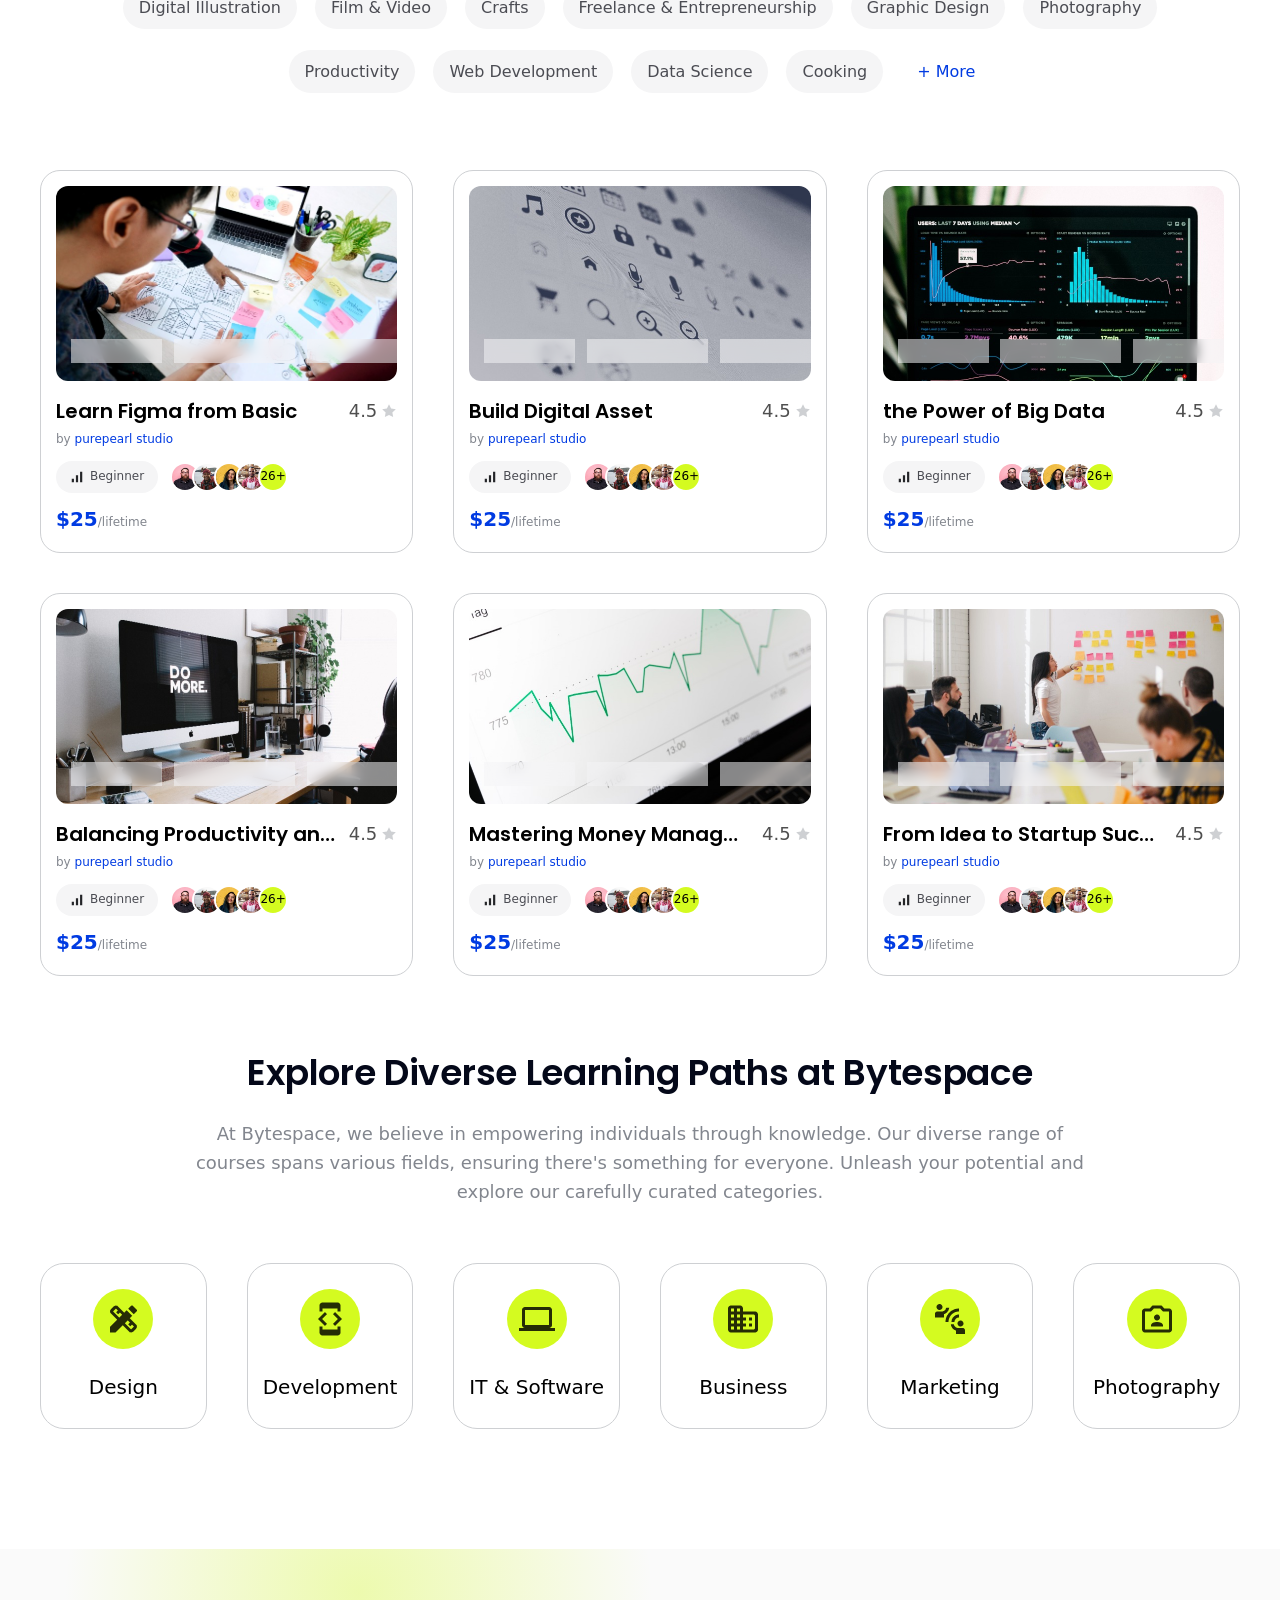
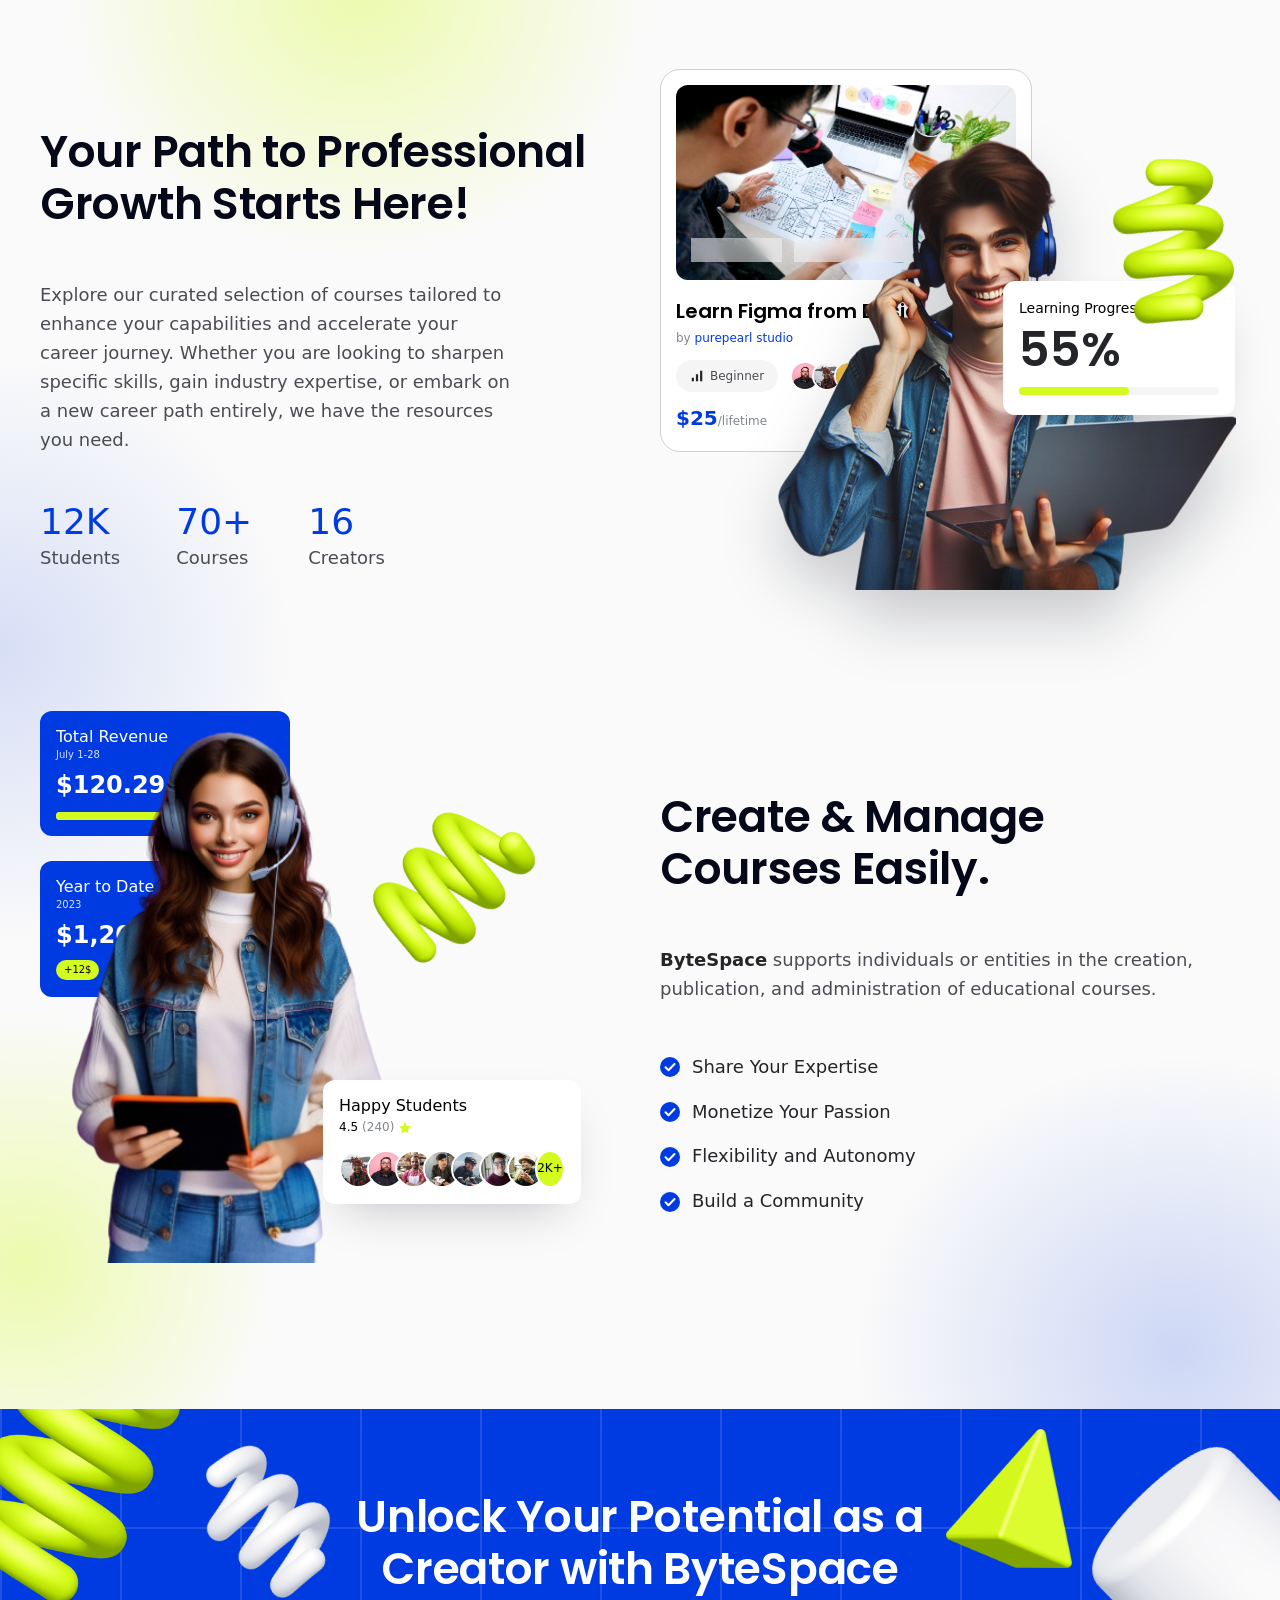
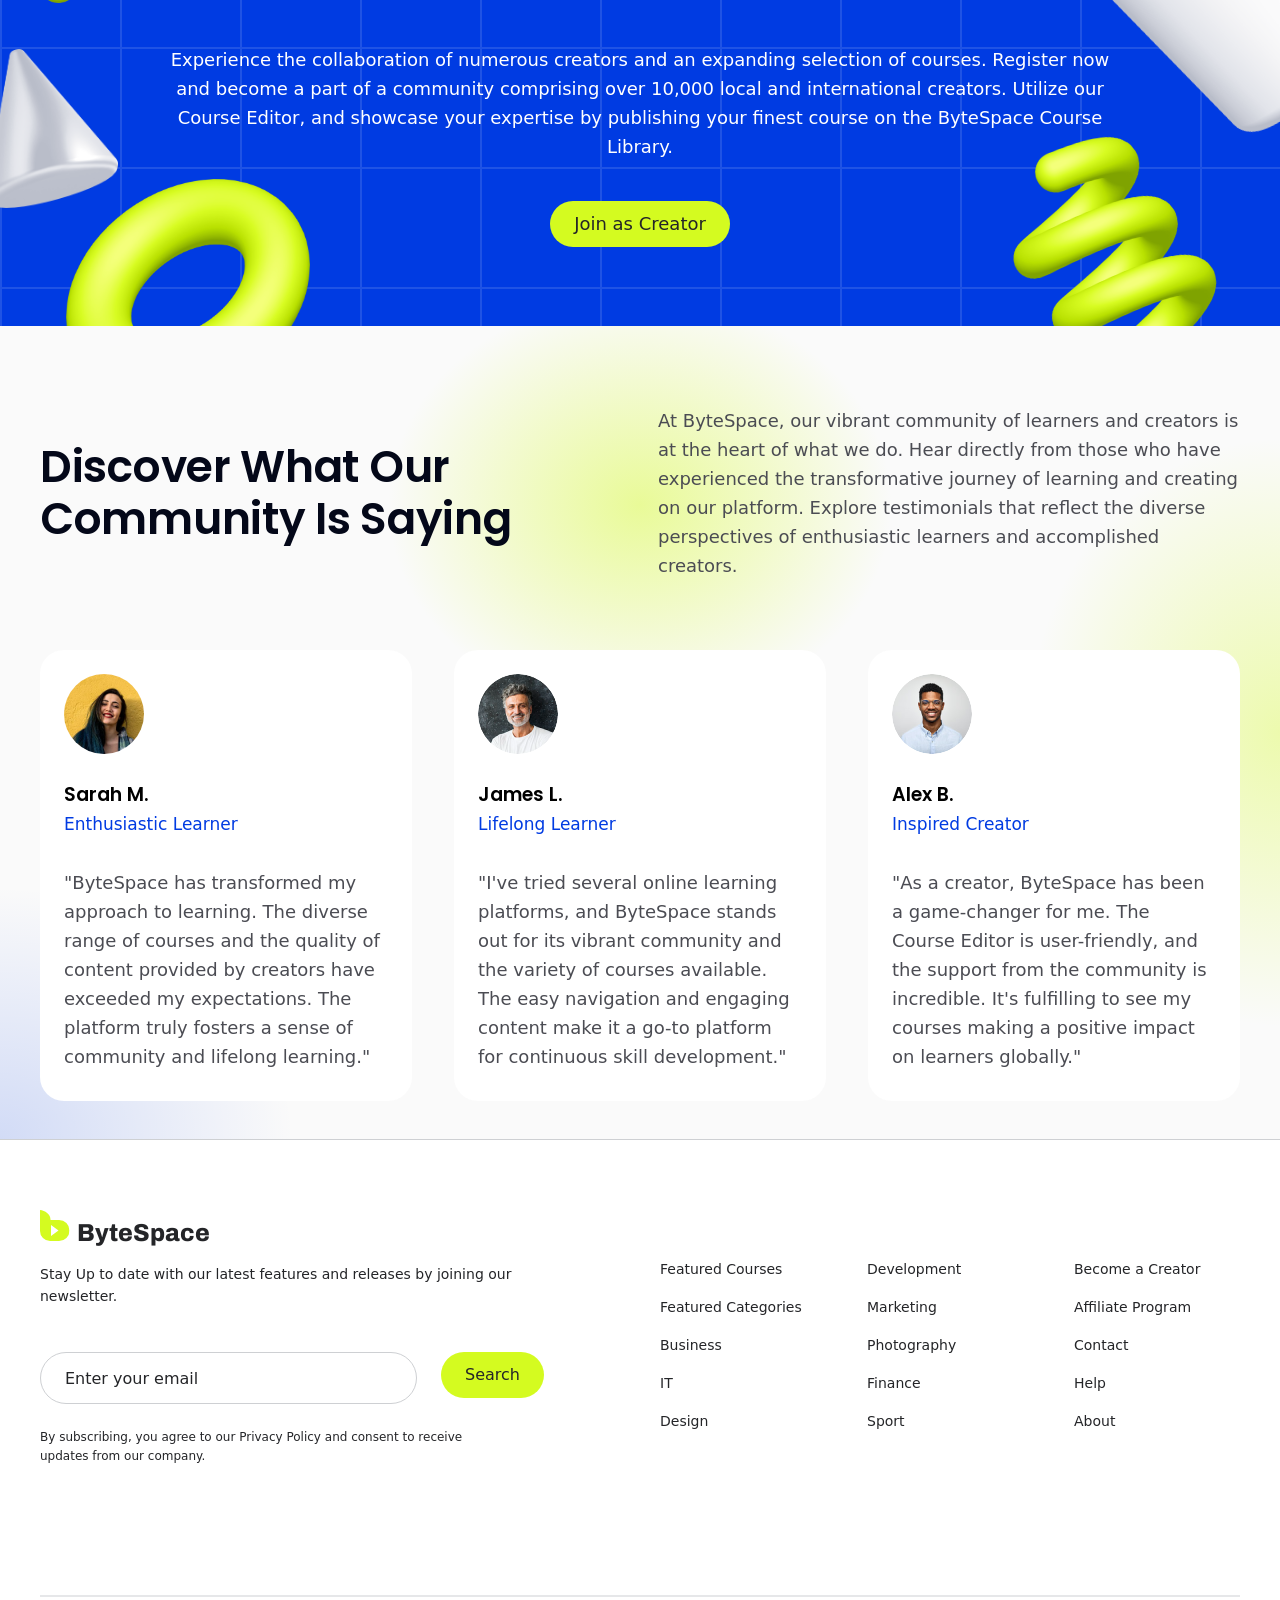
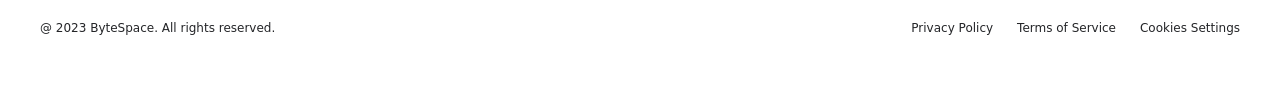
==== commit a54fe577: "Link landing page buttons to auth pages" ====
--- a/index.html
+++ b/index.html
@@ -49,8 +49,8 @@
 
         <div class="nav__end">
           <div class="nav__actions">
-            <a href="#">Sign In</a>
-            <a href="#">Join Us</a>
+            <a href="login.html">Sign In</a>
+            <a href="signup.html">Join Us</a>
           </div>
           <a href="#" class="nav__cart" aria-label="Cart"><svg aria-hidden="true"><use href="#i-bag"/></svg></a>
           <button type="button" class="nav__toggle" id="nav-toggle" aria-label="Toggle menu" aria-expanded="false" aria-controls="mobile-menu">
@@ -67,8 +67,8 @@
           <li><a href="#creator">Creators</a></li>
         </ul>
         <div class="mobile-menu__actions">
-          <a href="#" class="btn btn--brand">Sign In</a>
-          <a href="#" class="btn btn--lime">Join Us</a>
+          <a href="login.html" class="btn btn--brand">Sign In</a>
+          <a href="signup.html" class="btn btn--lime">Join Us</a>
         </div>
       </div>
     </header>
@@ -409,7 +409,7 @@
       <div class="container">
         <h2 class="heading heading--light">Unlock Your Potential as a<br> Creator with ByteSpace</h2>
         <p class="cta__text">Experience the collaboration of numerous creators and an expanding selection of courses. Register now and become a part of a community comprising over 10,000 local and international creators. Utilize our Course Editor, and showcase your expertise by publishing your finest course on the ByteSpace Course Library.</p>
-        <a href="#" class="btn btn--lime">Join as Creator</a>
+        <a href="signup.html" class="btn btn--lime">Join as Creator</a>
       </div>
     </section>
 
